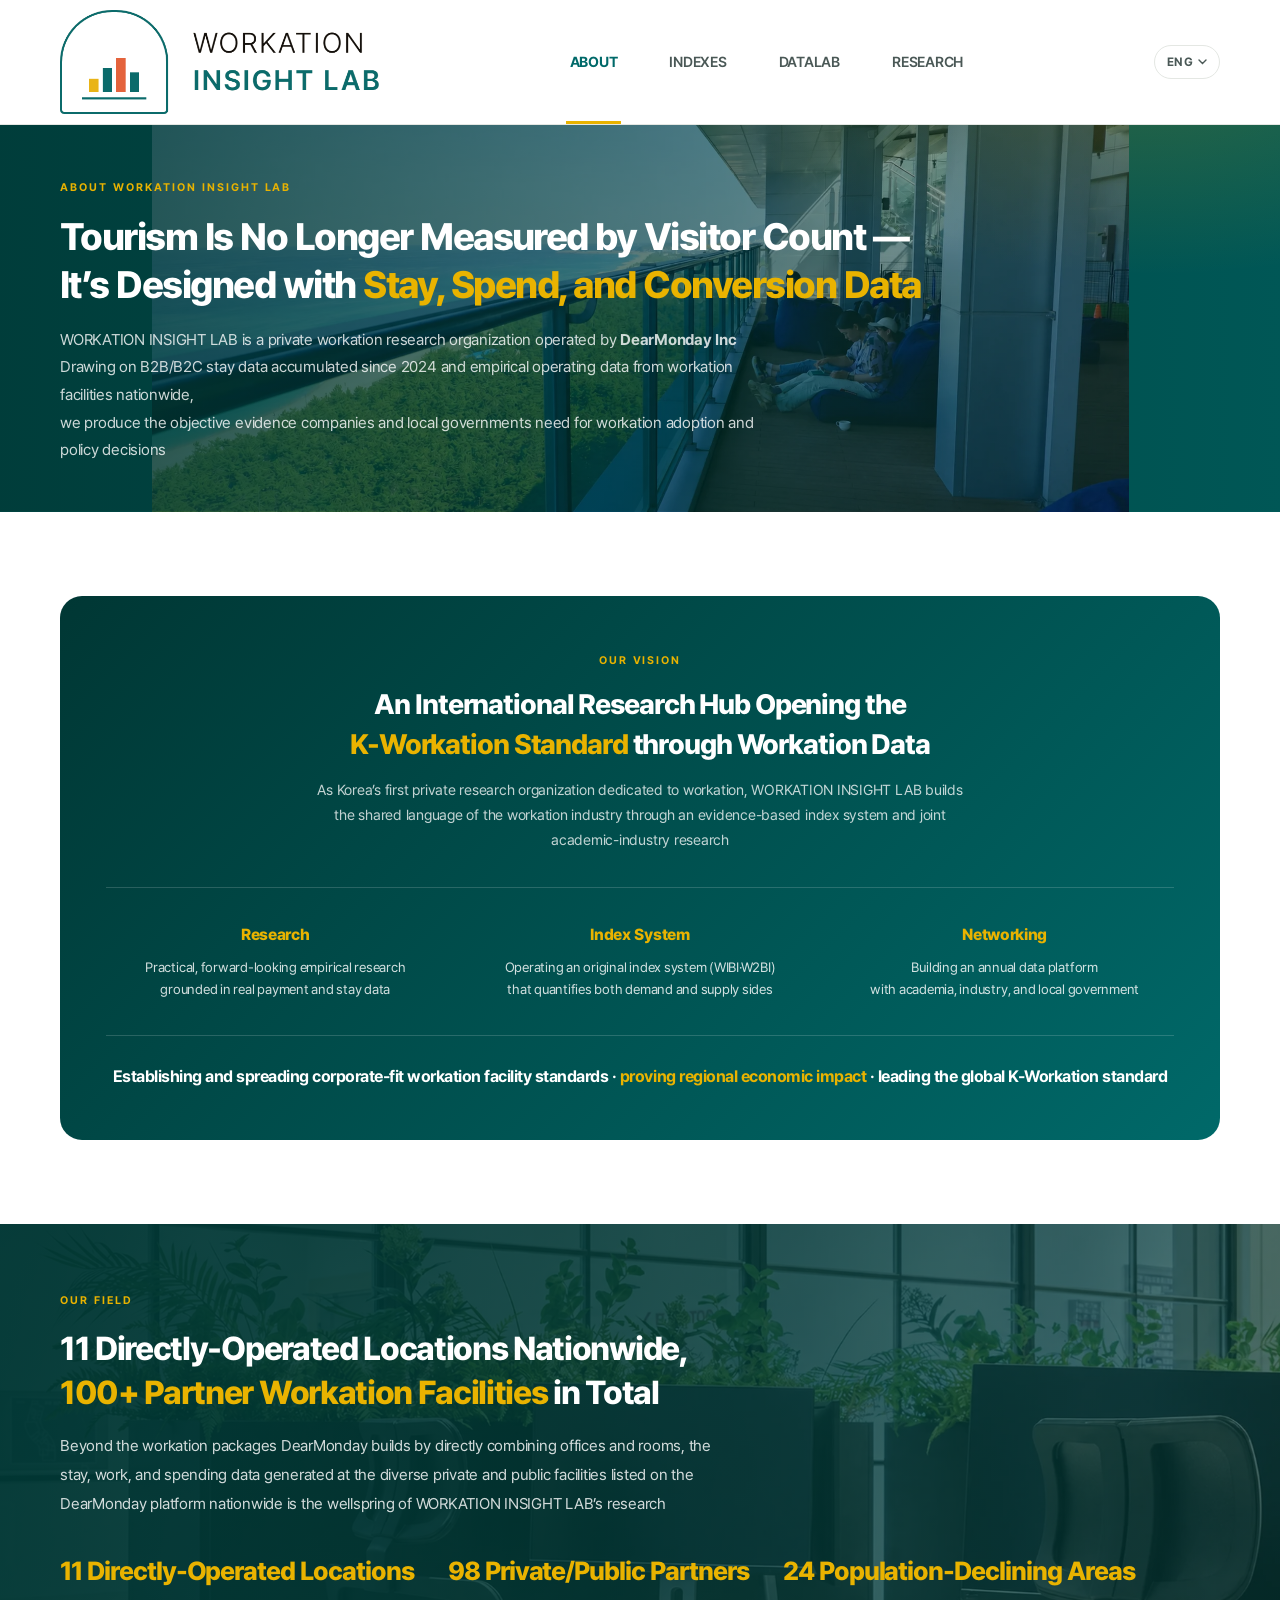
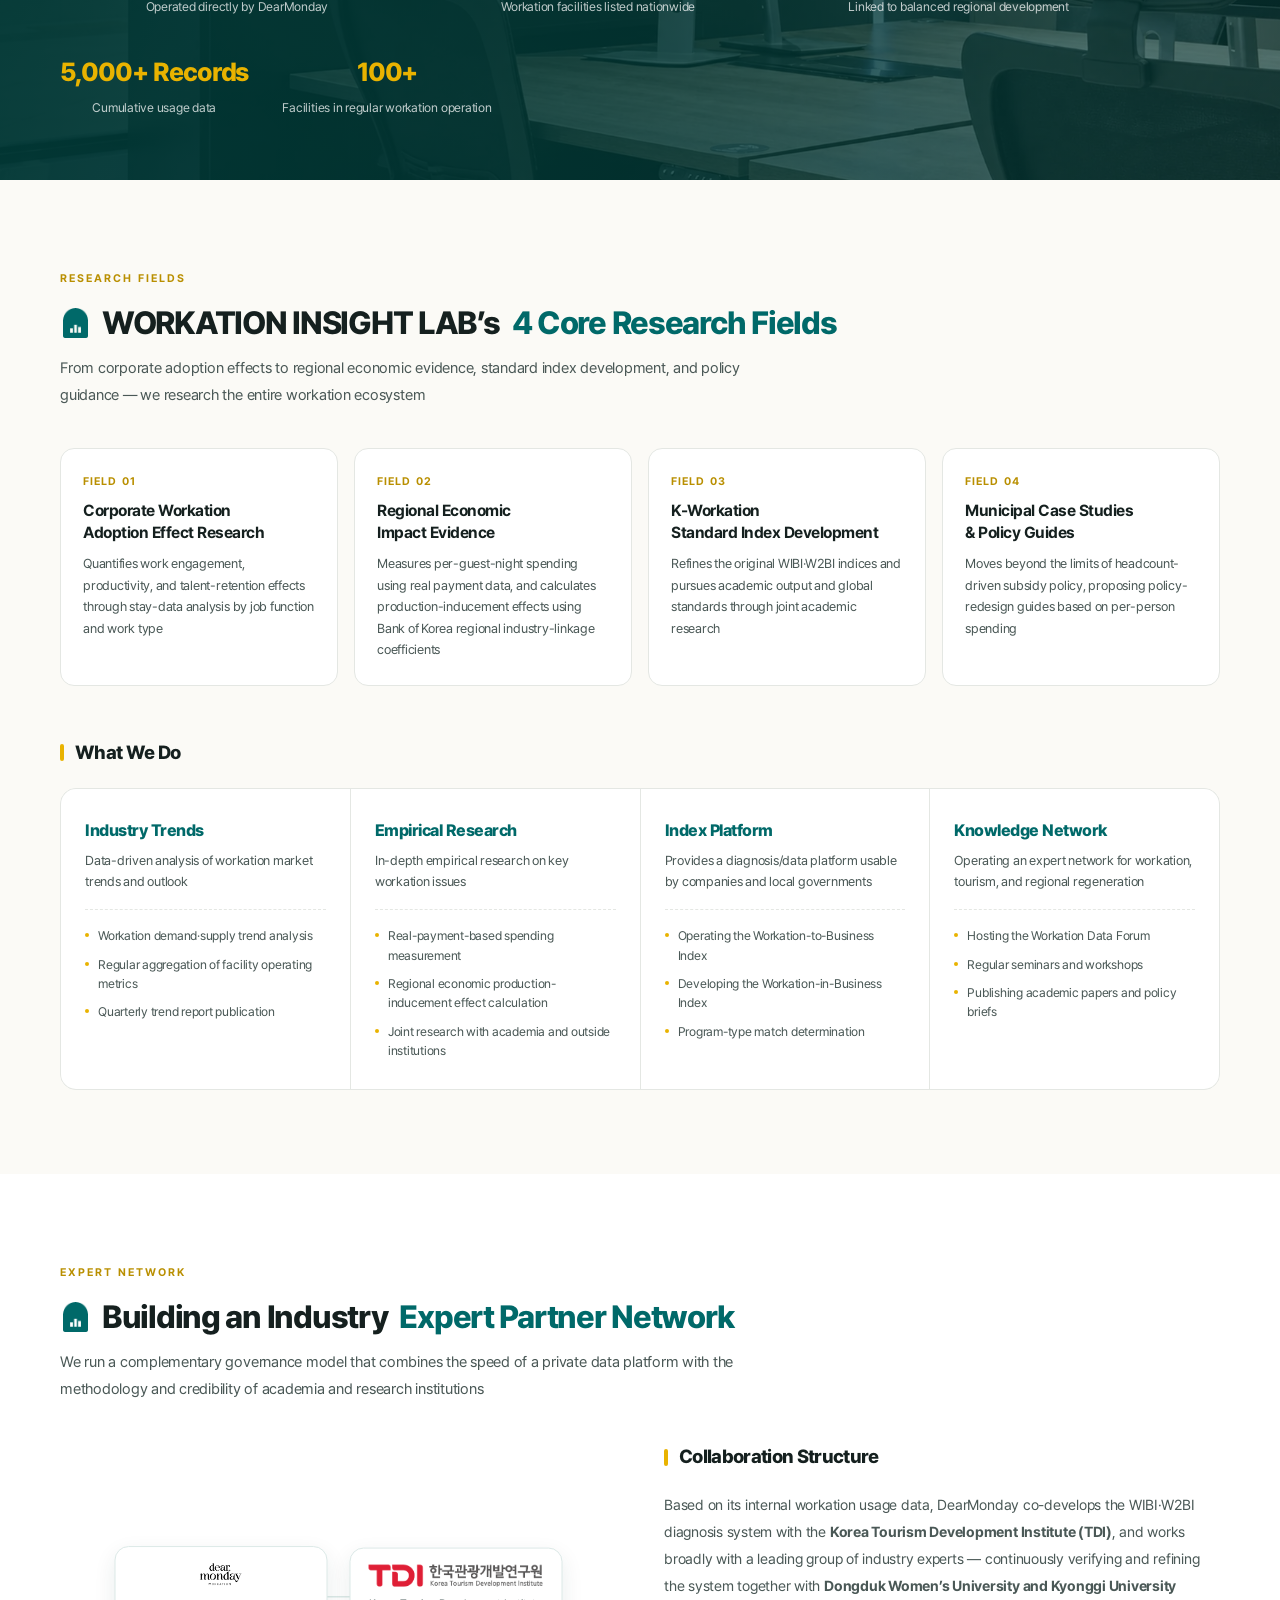
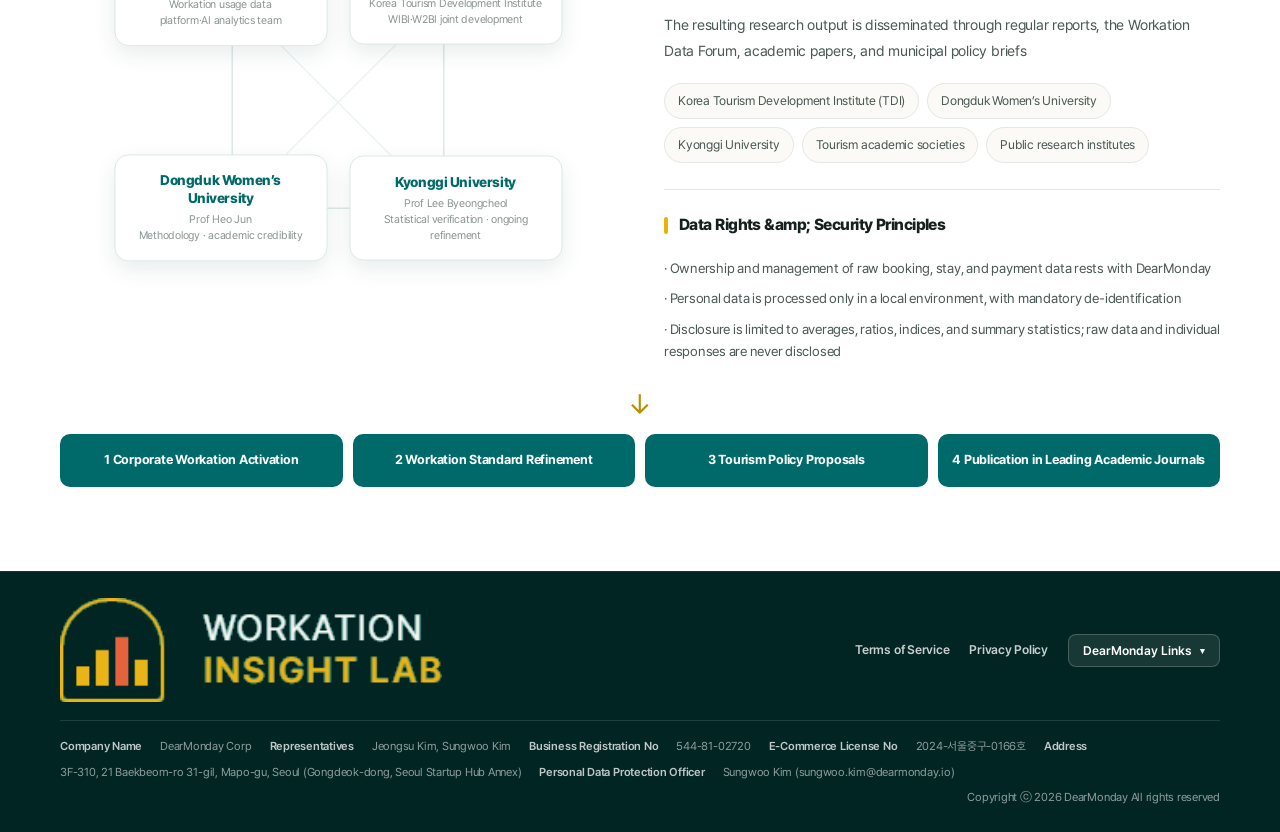
==== about.html @ f90f6c47 "Tightly crop logo images to remove excess transparent padding (fixes footer left-alignment) Co-Autho" ====
<!DOCTYPE html>
<html lang="ko">
<head>
<meta charset="UTF-8">
<meta name="viewport" content="width=device-width, initial-scale=1.0">
<title>WORKATION INSIGHT LAB 소개 | DearMonday</title>
<meta name="description" content="WORKATION INSIGHT LAB의 비전, 4대 연구 분야, 업계 전문가 협력 네트워크를 소개합니다">
<meta name="robots" content="noindex, nofollow">
<link rel="icon" href="assets/dear monday-07.png">
<link rel="stylesheet" href="assets/wil.css?v=202607311615">
</head>
<body class="page-about">

<div id="wilHeader"></div>

<section class="phead">
  <div class="container">
    <span class="eyebrow">ABOUT WORKATION INSIGHT LAB</span>
    <h1 data-i18n-html="about.h1">관광은 이제 방문자 수가 아니라<br><em>체류 · 소비 · 전환의 데이터</em>로 설계됩니다</h1>
    <p data-i18n-html="about.p">
      WORKATION INSIGHT LAB은 <b>주식회사 디어먼데이</b>가 운영하는 워케이션 전문 민간 연구 조직입니다<br>
      2024년부터 축적한 B2B·B2C 체류 데이터와 전국 워케이션 시설의 실증 운영 데이터를 집대성하여<br>
      기업의 워케이션 도입 의사결정과 지자체 정책 설계에 필요한 객관적 근거를 생산합니다.
    </p>
  </div>
</section>

<!-- ══════════ Our Vision ══════════ -->
<section class="section tint" id="vision">
  <div class="container">
    <div class="vision">
      <div class="vision-top">
        <span class="eyebrow">Our Vision</span>
        <h3 data-i18n-html="about.vision.h3">워케이션 데이터로 여는<br><em>K-Workation 표준의 국제적 연구 허브</em></h3>
        <p data-i18n="about.vision.p">WIL은 국내 최초의 워케이션 전문 민간 연구 조직으로서, 실증 데이터에 기반한 지수 체계와
           산학 공동 연구를 통해 워케이션 산업의 공용어를 만듭니다.</p>
      </div>
      <div class="axis">
        <div class="axis-item"><b data-i18n="about.axis1.b">Research</b><span data-i18n-html="about.axis1.span">실결제·체류 데이터에 기반한<br>실용적·선제적 실증 연구 수행</span></div>
        <div class="axis-item"><b data-i18n="about.axis2.b">Index System</b><span data-i18n-html="about.axis2.span">수요자·공급자 양면을 정량화하는<br>독자 지수 체계(WIBI·W2BI) 운영</span></div>
        <div class="axis-item"><b data-i18n="about.axis3.b">Networking</b><span data-i18n-html="about.axis3.span">학계·업계·지자체가 함께 참여하는<br>연간 정례 데이터 플랫폼 구축</span></div>
      </div>
      <div class="vision-goal" data-i18n-html="about.vision.goal">기업 워케이션 적합 시설 기준 확립 및 도입 확산 · <em>지역 경제 파급 효과 실증</em> · K-Workation 글로벌 표준 선도</div>
    </div>
  </div>
</section>

<!-- ══════════ Our Field ══════════ -->
<section class="band">
  <img id="band1" alt="DearMonday 워케이션 시설">
  <div class="container">
    <span class="eyebrow">Our Field</span>
    <h2 data-i18n-html="about.field.h2">전국 11개 직영점,<br><em>총 100개 이상의 파트너 워케이션 시설</em></h2>
    <p data-i18n="about.field.p">
      디어먼데이가 직접 구축한 오피스와 객실을 결합한 워케이션 패키지뿐 아니라,
      디어먼데이 플랫폼에 입점한 전국의 다양한 민·관 시설에서 발생하는
      체류·업무·소비 데이터가 WORKATION INSIGHT LAB 연구의 원천입니다
    </p>
    <div class="band-stats">
      <div><b data-i18n="about.stat1.b">직영 11개소</b><span data-i18n="about.stat1.span">DearMonday 직접 운영</span></div>
      <div><b data-i18n="about.stat2.b">민/관 파트너 98개소</b><span data-i18n="about.stat2.span">전국 입점 워케이션 시설</span></div>
      <div><b data-i18n="about.stat3.b">인구 감소 지역 24개소</b><span data-i18n="about.stat3.span">지역 균형 발전 연계</span></div>
      <div><b data-i18n="about.stat4.b">5,000건+</b><span data-i18n="about.stat4.span">누적 이용 데이터</span></div>
      <div><b data-i18n="about.stat5.b">100개+</b><span data-i18n="about.stat5.span">워케이션 정기 운영</span></div>
    </div>
  </div>
</section>

<!-- ══════════ 4대 연구 분야 ══════════ -->
<section class="section" id="fields">
  <div class="container">
    <div class="sec-head">
      <span class="eyebrow">Research Fields</span>
      <h2 style="margin-top:14px" data-i18n-html="about.fields.h2">WIL의 <em>4대 핵심 연구 분야</em></h2>
      <p data-i18n="about.fields.p">기업의 도입 효과부터 지역 경제 실증, 표준 지수 개발, 정책 가이드까지
         워케이션 생태계 전 과정을 연구 대상으로 합니다.</p>
    </div>
    <div class="fields">
      <div class="field">
        <b>FIELD 01</b>
        <h4 data-i18n-html="about.field1.h4">기업의 워케이션<br>도입 효과 연구</h4>
        <p data-i18n="about.field1.p">직군·업무 유형별 체류 데이터 분석으로 업무 몰입도, 생산성, 인재 유지 효과를 정량 제시합니다.</p>
      </div>
      <div class="field">
        <b>FIELD 02</b>
        <h4 data-i18n-html="about.field2.h4">지역 경제<br>파급 효과 실증</h4>
        <p data-i18n="about.field2.p">실결제 데이터로 1인 1박당 소비지출을 측정하고, 한국은행 지역산업연관계수로 생산유발효과를 산출합니다.</p>
      </div>
      <div class="field">
        <b>FIELD 03</b>
        <h4 data-i18n-html="about.field3.h4">K-Workation<br>표준 지수 개발</h4>
        <p data-i18n="about.field3.p">독자 지수 WIBI·W2BI를 고도화하고 학계 공동 연구를 통해 학술 성과와 글로벌 표준을 지향합니다.</p>
      </div>
      <div class="field">
        <b>FIELD 04</b>
        <h4 data-i18n-html="about.field4.h4">지자체 사례 분석<br>&amp; 정책 가이드</h4>
        <p data-i18n="about.field4.p">인원 모객 중심 지원금 정책의 한계를 넘어, 1인당 소비지출 기반의 정책 개편 가이드를 제안합니다.</p>
      </div>
    </div>

    <div style="margin-top:52px">
      <h3 class="sub-h" data-i18n="about.whatwedo">우리가 하는 일</h3>
      <div class="works">
        <div class="work">
          <h4 data-i18n="about.work1.h4">산업 동향</h4><p data-i18n="about.work1.p">데이터 기반 워케이션 시장 동향 및 전망 분석</p>
          <ul><li data-i18n="about.work1.li1">워케이션 수요·공급 트렌드 분석</li><li data-i18n="about.work1.li2">시설 운영 지표 정기 집계</li><li data-i18n="about.work1.li3">분기 동향 리포트 발행</li></ul>
        </div>
        <div class="work">
          <h4 data-i18n="about.work2.h4">실증 연구</h4><p data-i18n="about.work2.p">워케이션 주요 이슈에 관한 심화 실증 연구</p>
          <ul><li data-i18n="about.work2.li1">실결제 기반 소비지출 실측</li><li data-i18n="about.work2.li2">지역 경제 생산유발효과 산출</li><li data-i18n="about.work2.li3">학계·외부기관 공동 연구</li></ul>
        </div>
        <div class="work">
          <h4 data-i18n="about.work3.h4">지수 플랫폼</h4><p data-i18n="about.work3.p">기업·지자체가 활용 가능한 진단·데이터 플랫폼 제공</p>
          <ul><li data-i18n="about.work3.li1">워케이션 시설의 기업 요구사항 만족 지수 운영</li><li data-i18n="about.work3.li2">기업의 워케이션 도입 가능성 지수 개발</li><li data-i18n="about.work3.li3">프로그램 유형별 매칭 판정</li></ul>
        </div>
        <div class="work">
          <h4 data-i18n="about.work4.h4">지식 네트워크</h4><p data-i18n="about.work4.p">워케이션·관광·지역재생 전문가 네트워크 운영</p>
          <ul><li data-i18n="about.work4.li1">워케이션 데이터 포럼 개최</li><li data-i18n="about.work4.li2">정기 세미나 및 워크샵</li><li data-i18n="about.work4.li3">학술 논문 및 정책 브리프 발표</li></ul>
        </div>
      </div>
    </div>
  </div>
</section>

<!-- ══════════ 협력 네트워크 (4각 동등 배치) ══════════ -->
<section class="section tint" id="network">
  <div class="container">
    <div class="sec-head">
      <span class="eyebrow">Expert Network</span>
      <h2 style="margin-top:14px" data-i18n-html="about.network.h2">업계 전문가 <em>협력 네트워크 구축</em></h2>
      <p data-i18n="about.network.p">민간 데이터 플랫폼의 속도와 학계·연구기관의 방법론·공신력을 결합한 상호보완적 거버넌스를 운영합니다.</p>
    </div>

    <div class="net-wrap">
      <div class="quad" id="quadDiagram">
        <svg viewBox="0 0 400 400" aria-hidden="true">
          <line x1="100" y1="100" x2="300" y2="100" stroke="#DCE9E7" stroke-width="1.5"/>
          <line x1="300" y1="100" x2="300" y2="300" stroke="#DCE9E7" stroke-width="1.5"/>
          <line x1="300" y1="300" x2="100" y2="300" stroke="#DCE9E7" stroke-width="1.5"/>
          <line x1="100" y1="300" x2="100" y2="100" stroke="#DCE9E7" stroke-width="1.5"/>
          <line x1="100" y1="100" x2="300" y2="300" stroke="#EDF4F3" stroke-width="1.5"/>
          <line x1="300" y1="100" x2="100" y2="300" stroke="#EDF4F3" stroke-width="1.5"/>
        </svg>
        <div class="qn" style="left:25%;top:25%">
          <div class="bx"><img src="assets/dear monday-04.png" alt="DearMonday"><span data-i18n-html="about.net.dm">워케이션 이용 데이터<br>플랫폼·AI 분석 조직</span></div>
        </div>
        <div class="qn" style="left:75%;top:25%">
          <div class="bx"><img src="assets/tdi-logo.png" alt="한국관광개발연구원 TDI"><span style="margin-top:2px" data-i18n-html="about.net.tdi">한국관광개발연구원<br>WIBI·W2BI 공동 개발</span></div>
        </div>
        <div class="qn" style="left:25%;top:75%">
          <div class="bx"><b data-i18n="about.net.dongduk">동덕여자대학교</b><span data-i18n-html="about.net.dongduk.role">허준 교수<br>방법론 · 학술 공신력</span></div>
        </div>
        <div class="qn" style="left:75%;top:75%">
          <div class="bx"><b data-i18n="about.net.kyonggi">경기대학교</b><span data-i18n-html="about.net.kyonggi.role">이병철 교수<br>통계 검증 · 지속 고도화</span></div>
        </div>
      </div>

      <div>
        <h3 class="sub-h" data-i18n="about.net.structure">협력 구조</h3>
        <p style="font-size:14.5px;color:var(--body);line-height:1.85" data-i18n-html="about.net.p1">
          DearMonday는 내부 워케이션 이용에 대한 데이터를 기반으로 <b>한국관광개발연구원(TDI)</b>과
          WIBI·W2BI 진단 체계를 공동 개발하고, <b>동덕여자대학교·경기대학교</b>와 함께 지속적인 검증 및
          고도화를 진행하는 등 업계 최고 전문가 집단과 넓게 협업하고 있습니다.
        </p>
        <p style="font-size:14.5px;color:var(--body);line-height:1.85;margin-top:12px" data-i18n="about.net.p2">
          이를 통한 연구 성과는 정기 리포트, 워케이션 데이터 포럼, 학술 논문, 지자체 정책 브리프로 확산됩니다.
        </p>
        <div class="netlist">
          <span data-i18n="about.net.tdi.full">한국관광개발연구원 (TDI)</span><span data-i18n="about.net.dongduk">동덕여자대학교</span><span data-i18n="about.net.kyonggi">경기대학교</span>
          <span data-i18n="about.net.assoc">관광 학회</span><span data-i18n="about.net.public">공공 연구기관</span>
        </div>
        <div style="margin-top:26px;padding-top:22px;border-top:1px solid var(--line)">
          <h3 class="sub-h" style="font-size:16px" data-i18n="about.net.dataTitle">데이터 권리 및 보안 원칙</h3>
          <ul style="display:grid;gap:9px">
            <li style="font-size:13.5px;color:var(--body);line-height:1.6" data-i18n="about.net.data1">· 예약·체류·결제 원자료의 소유 및 관리 권한은 DearMonday에 둡니다.</li>
            <li style="font-size:13.5px;color:var(--body);line-height:1.6" data-i18n="about.net.data2">· 개인정보는 로컬 환경에서만 처리하며 비식별화를 필수 적용합니다.</li>
            <li style="font-size:13.5px;color:var(--body);line-height:1.6" data-i18n="about.net.data3">· 공개 범위는 평균값·비율·지수·요약 통계로 한정하며, 원자료와 개인 응답은 비공개입니다.</li>
          </ul>
        </div>
      </div>
    </div>
    <div class="network-arrow" aria-hidden="true">↓</div>
    <div class="network-outcomes">
      <div data-i18n="about.net.out1">1. 기업 워케이션 활성화</div><div data-i18n="about.net.out2">2. 워케이션 표준 고도화</div>
      <div data-i18n="about.net.out3">3. 관광 정책 수립 제안</div><div data-i18n="about.net.out4">4. 세계적 학술지 논문 등재</div>
    </div>
  </div>
</section>

<div id="wilFooter"></div>
<div id="wilModal"></div>

<script src="assets/wil.js?v=202607311615"></script>
<script>
  mountHeader('about');
  mountFooter();
  mountSelfModal();
  document.getElementById('band1').src = BRANCHES[0].img;
</script>
</body>
</html>
---- assets/wil.css ----
/* ═══════════════════════════════════════════════════════════
   WIL — Workation Insight Lab | 공통 스타일
   브랜드 컬러: DearMonday 공식 로고 PNG 픽셀 추출값
   teal #006969 (워드마크) · #086B77 (아치) · gold #E9B300 (모노그램)
   ═══════════════════════════════════════════════════════════ */
@font-face{font-family:'Pretendard';src:url('fonts/Pretendard-Regular.otf') format('opentype');font-weight:400;font-display:swap}
@font-face{font-family:'Pretendard';src:url('fonts/Pretendard-Medium.otf') format('opentype');font-weight:500;font-display:swap}
@font-face{font-family:'Pretendard';src:url('fonts/Pretendard-SemiBold.otf') format('opentype');font-weight:600;font-display:swap}
@font-face{font-family:'Pretendard';src:url('fonts/Pretendard-Bold.otf') format('opentype');font-weight:700;font-display:swap}
@font-face{font-family:'Pretendard';src:url('fonts/Pretendard-ExtraBold.otf') format('opentype');font-weight:800;font-display:swap}

:root{
  --teal:#006969; --teal-deep:#00514F; --teal-ink:#003734; --teal-arch:#086B77;
  --teal-50:#EDF4F3; --teal-100:#DCE9E7;
  --gold:#E9B300; --gold-deep:#B98F00; --gold-50:#FDF5DF;
  --ink:#15201F; --body:#4A5856; --mute:#8A9694;
  --paper:#FBFAF6; --white:#fff; --line:#E4E7E3;
  --max:1240px;
}
*{margin:0;padding:0;box-sizing:border-box}
html{scroll-behavior:smooth;scroll-padding-top:146px}
body{font-family:'Pretendard',-apple-system,'Malgun Gothic',sans-serif;background:var(--paper);color:var(--ink);
     line-height:1.6;-webkit-font-smoothing:antialiased;letter-spacing:-.015em;word-break:keep-all;overflow-wrap:break-word}
/* word-break:keep-all은 한국어 전용 타이포그래피 최적화(음절 단위 유지)라서
   일본어·중국어에는 오히려 줄바꿈 지점이 없어져 넘침을 유발한다.
   :lang(ko)에서만 keep-all을 쓰고, 그 외 언어는 표준 break-word로 되돌린다 */
html:not([lang="ko"]) body{word-break:normal;overflow-wrap:break-word}
a{text-decoration:none;color:inherit}
li{list-style:none}
img{max-width:100%;display:block}
.container{max-width:var(--max);margin:0 auto;padding:0 40px}
.eyebrow{font-size:11px;font-weight:700;letter-spacing:.18em;text-transform:uppercase;color:var(--gold-deep)}

/* ═══════════ HEADER — 화이트 ═══════════ */
header{position:sticky;top:0;z-index:200;background:var(--white);border-bottom:1px solid var(--line)}
.hbar{max-width:var(--max);margin:0 auto;padding:0 40px;height:124px;display:flex;align-items:center;justify-content:space-between}
.brand{display:flex;align-items:center;gap:12px}.brand-mark{height:29px;width:auto}.brand-div{width:1px;height:34px;background:var(--gold)}
.brand-mark-full{height:104px;width:auto;display:block}
.brand-lab{display:flex;flex-direction:column;line-height:1;white-space:nowrap}.brand-lab b{font-size:9px;letter-spacing:.18em;color:var(--gold-deep);margin-bottom:5px}.brand-lab span{font-size:15px;font-weight:900;letter-spacing:.04em;color:var(--teal)}.footer-lab span{color:#fff}.footer-lab b{color:var(--gold)}
.nav{display:flex;align-items:stretch;height:124px}
.nav>a{display:flex;flex-direction:column;justify-content:center;align-items:center;padding:0 26px;
       font-size:14.5px;font-weight:600;color:var(--body);line-height:1.24;text-align:center;position:relative;transition:color .18s}
.nav>a::after{content:'';position:absolute;left:22px;right:22px;bottom:0;height:3px;background:var(--gold);
              transform:scaleX(0);transition:transform .24s}
.nav>a:hover{color:var(--teal)}
.nav>a.on{color:var(--teal);font-weight:700}
.nav>a:hover::after,.nav>a.on::after{transform:scaleX(1)}
.hact{display:flex;align-items:center;gap:12px}
.btn-sub{background:var(--gold);color:var(--teal-ink);font-size:13px;font-weight:700;padding:10px 20px;
         border-radius:999px;transition:transform .18s,box-shadow .18s;white-space:nowrap;border:0;cursor:pointer;font-family:inherit}
.btn-sub:hover{transform:translateY(-1px);box-shadow:0 6px 18px rgba(233,179,0,.34)}
.langsel{position:relative}
.lang-btn{display:flex;align-items:center;gap:5px;background:none;border:1px solid var(--line);color:var(--body);
          font-size:12px;font-weight:700;letter-spacing:.03em;padding:9px 12px;border-radius:999px;cursor:pointer;
          font-family:inherit;transition:border-color .18s,color .18s}
.lang-btn:hover{border-color:var(--teal);color:var(--teal)}
.lang-caret{flex:none;transition:transform .18s}
.langsel.open .lang-caret{transform:rotate(180deg)}
.lang-menu{display:none;position:absolute;top:calc(100% + 8px);right:0;background:#fff;border:1px solid var(--line);
           border-radius:12px;box-shadow:0 14px 28px rgba(0,55,52,.12);padding:6px;min-width:118px;z-index:220}
.langsel.open .lang-menu{display:block}
.lang-menu li button{display:block;width:100%;text-align:left;background:none;border:0;padding:9px 12px;
                      font-size:13px;color:var(--body);border-radius:8px;cursor:pointer;font-family:inherit;transition:.14s}
.lang-menu li button:hover{background:var(--teal-50);color:var(--teal)}
.lang-menu li button.on{color:var(--teal);font-weight:700}
.burger{display:none;background:none;border:0;color:var(--ink);font-size:22px;cursor:pointer;padding:4px 6px}
.mega{display:none;background:var(--white);border-top:1px solid var(--line);box-shadow:0 12px 28px rgba(0,55,52,.07)}
header:hover .mega,.mega:hover{display:block}
.mega-in{max-width:var(--max);margin:0 auto;padding:22px 40px 26px;display:grid;grid-template-columns:repeat(4,1fr);gap:32px}
.mega h6{font-size:10.5px;font-weight:700;letter-spacing:.14em;color:var(--gold-deep);margin-bottom:12px}
.mega ul{display:grid;gap:9px}
.mega a{font-size:13.5px;color:var(--body);transition:color .16s;cursor:pointer}
.mega a:hover{color:var(--teal)}
.mega a::before{content:'· ';color:var(--mute)}

/* ═══════════ HERO ═══════════ */
.hero{background:var(--teal);position:relative;overflow:hidden;padding:0 0 74px}
.photo-mountain .hero{background-image:linear-gradient(90deg,rgba(0,55,52,.9),rgba(0,81,79,.62) 58%,rgba(0,55,52,.22)),url('hero-landing-workation.svg');background-size:cover;background-position:center 62%}
.hero::before{content:'';position:absolute;inset:0;background:
  radial-gradient(900px 460px at 88% -10%,rgba(233,179,0,.17),transparent 62%),
  radial-gradient(680px 420px at 2% 106%,rgba(8,107,119,.6),transparent 60%)}
.hero .container{position:relative;z-index:2}
.hero-grid{display:grid;grid-template-columns:1fr 400px;gap:52px;align-items:end;padding-top:58px}
.hero-copy .eyebrow{color:var(--gold);display:block;margin-bottom:18px}
.hero-copy h1{font-size:48px;line-height:1.22;font-weight:800;color:#fff;letter-spacing:-.04em}
.hero-copy h1 em{font-style:normal;color:var(--gold)}
.hero-copy h1.oneline{white-space:nowrap;font-size:clamp(20px,3.6vw,48px)}
.hero-copy p{margin-top:22px;font-size:16px;color:rgba(255,255,255,.82);max-width:600px;line-height:1.8}
.hero-act{display:flex;gap:12px;margin-top:30px;flex-wrap:wrap}
.btn-line{display:inline-flex;align-items:center;gap:8px;border:1px solid rgba(255,255,255,.42);color:#fff;
          font-size:14px;font-weight:600;padding:13px 24px;border-radius:999px;transition:.2s;cursor:pointer;background:none;font-family:inherit}
.btn-line:hover{background:#fff;color:var(--teal);border-color:#fff}
.btn-fill{display:inline-flex;align-items:center;gap:8px;background:var(--gold);color:var(--teal-ink);
          font-size:14px;font-weight:700;padding:13px 26px;border-radius:999px;transition:.2s;cursor:pointer;border:0;font-family:inherit}
.btn-fill:hover{background:#fff}
.showcase{border-radius:20px;overflow:hidden;background:var(--teal-ink);position:relative;
          box-shadow:0 26px 60px rgba(0,0,0,.34);aspect-ratio:4/3.3}
.showcase figure{position:absolute;inset:0;opacity:0;transition:opacity .9s ease}
.showcase figure.on{opacity:1}
.showcase img{width:100%;height:100%;object-fit:cover}
.showcase figure::after{content:'';position:absolute;inset:0;
  background:linear-gradient(to top,rgba(0,55,52,.94),rgba(0,55,52,.32) 46%,transparent 74%)}
.showcase figcaption{position:absolute;left:24px;right:24px;bottom:22px;z-index:2}
.sc-tag{display:inline-block;font-size:10px;font-weight:700;letter-spacing:.13em;color:var(--teal-ink);
        background:var(--gold);padding:4px 10px;border-radius:4px;margin-bottom:9px}
.sc-name{font-size:17px;font-weight:700;color:#fff;letter-spacing:-.025em}
.sc-meta{font-size:12.5px;color:rgba(255,255,255,.74);margin-top:3px}
.sc-dots{position:absolute;right:20px;top:20px;z-index:3;display:flex;flex-direction:column;gap:7px}
.sc-dots i{width:6px;height:6px;border-radius:50%;background:rgba(255,255,255,.34);cursor:pointer;transition:.25s}
.sc-dots i.on{background:var(--gold);height:18px;border-radius:3px}
.metrics{position:relative;z-index:2;margin-top:48px}
.metrics-in{display:grid;grid-template-columns:repeat(4,1fr);gap:1px;background:rgba(255,255,255,.16);
            border:1px solid rgba(255,255,255,.16);border-radius:14px;overflow:hidden}
.metric{background:rgba(0,55,52,.5);padding:22px 24px}
.metric b{display:block;font-size:29px;color:var(--gold);line-height:1;font-weight:800;letter-spacing:-.04em}
.metric span{display:block;margin-top:9px;font-size:12.5px;color:rgba(255,255,255,.76);line-height:1.5}

/* ═══════════ 페이지 헤드 (하위 페이지) ═══════════ */
/* 하위 페이지(About/Indexes/DataLab/Research) 상단 배너 — 콘텐츠 길이가 달라도
   min-height + flex 중앙 정렬로 4개 페이지의 배너 높이를 동일하게 통일한다 */
.phead{background-color:var(--teal);background-image:linear-gradient(90deg,rgba(0,55,52,.94),rgba(0,81,79,.72) 58%,rgba(0,55,52,.36)),url('phead-mountain-office.png');background-size:auto 100%;background-repeat:no-repeat;background-position:center;position:relative;overflow:hidden;padding:48px 0;
       min-height:340px;box-sizing:border-box;display:flex;align-items:center}
.photo-ocean .phead{background-image:linear-gradient(90deg,rgba(0,55,52,.94),rgba(0,81,79,.7) 58%,rgba(0,55,52,.32)),url('phead-ocean-office.png')}
.page-about .phead{background-image:linear-gradient(90deg,rgba(0,55,52,.88),rgba(0,55,52,.36)),url('hero-about-clean.webp')}.page-indexes .phead,.page-w2bi .phead{background-image:linear-gradient(90deg,rgba(0,55,52,.9),rgba(0,55,52,.3)),url('hero-indexes-clean-v3.png')}.page-datalab .phead,.page-wibi .phead{background-image:linear-gradient(90deg,rgba(0,55,52,.88),rgba(0,55,52,.3)),url('hero-datalab-v2.webp')}.page-research .phead,.page-market .phead{background-image:linear-gradient(90deg,rgba(0,55,52,.88),rgba(0,55,52,.25)),url('hero-research-clean-v3.png')}
.phead::before{content:'';position:absolute;inset:0;background:radial-gradient(760px 380px at 90% -20%,rgba(233,179,0,.2),transparent 60%)}
/* .phead가 수직 중앙 정렬을 위해 flex 컨테이너가 되면서, 자식인 .container가
   flex item으로서 auto-margin에 의해 가운데로 좁게 정렬되는 문제가 생긴다
   (block 자식은 기본 폭 100%를 가정하지만 flex item은 content-fit이 기본값).
   width:100%로 고정해 아래 섹션들과 동일한 왼쪽 시작점을 유지한다 */
.phead .container{position:relative;z-index:2;width:100%}
.phead .eyebrow{color:var(--gold)}
.phead h1{margin-top:14px;font-size:38px;font-weight:800;color:#fff;letter-spacing:-.04em;line-height:1.28}
.phead h1 em{font-style:normal;color:var(--gold)}
.phead p{margin-top:16px;font-size:15.5px;color:rgba(255,255,255,.8);max-width:720px;line-height:1.78}

/* ═══════════ SECTION ═══════════ */
.section{padding:84px 0}
.section.tint{background:var(--white)}
.section.deep{background:var(--teal-ink)}
.sec-head{margin-bottom:40px}
.sec-head h2{font-size:32px;font-weight:800;letter-spacing:-.04em;line-height:1.26;display:flex;align-items:center;gap:12px}
.sec-head h2::before{content:"";flex:none;width:30px;height:30px;background:url(wil-icon-teal.png) no-repeat center/contain}
.sec-head h2 em{font-style:normal;color:var(--teal)}
.sec-head p{margin-top:12px;font-size:15px;color:var(--body);max-width:700px;line-height:1.75}
.deep .sec-head h2{color:#fff} .deep .sec-head h2 em{color:var(--gold)}
.deep .sec-head p{color:rgba(255,255,255,.72)}
.sub-h{font-size:19px;font-weight:800;letter-spacing:-.035em;margin-bottom:20px;display:flex;align-items:center;gap:11px}
.sub-h::before{content:'';width:4px;height:17px;background:var(--gold);border-radius:2px}

/* ═══════════ 사진 배너 ═══════════ */
.band{position:relative;min-height:420px;display:flex;align-items:center;overflow:hidden;background:var(--teal-ink)}
.band>img{position:absolute;inset:0;width:100%;height:100%;object-fit:cover;opacity:.5}
.band::after{content:'';position:absolute;inset:0;
  background:linear-gradient(100deg,rgba(0,55,52,.93) 0%,rgba(0,55,52,.7) 46%,rgba(0,55,52,.28) 100%)}
.band .container{position:relative;z-index:2;padding-top:62px;padding-bottom:62px}
.band .eyebrow{color:var(--gold)}
.band h2{margin-top:16px;font-size:33px;font-weight:800;color:#fff;letter-spacing:-.04em;line-height:1.32}
.band h2 em{font-style:normal;color:var(--gold)}
.band p{margin-top:18px;font-size:15.5px;color:rgba(255,255,255,.82);max-width:660px;line-height:1.85}
.band-stats{display:flex;gap:34px;margin-top:32px;flex-wrap:wrap}
.band-stats div b{display:block;font-size:26px;font-weight:800;color:var(--gold);letter-spacing:-.04em}
.band-stats div{text-align:center}
.band-stats div span{display:block;margin-top:5px;font-size:12.5px;color:rgba(255,255,255,.74);text-align:center}

/* ═══════════ 비전 ═══════════ */
.vision{background:linear-gradient(135deg,var(--teal-ink),var(--teal));border-radius:22px;padding:50px 46px;color:#fff}
.vision-top{text-align:center;padding-bottom:34px;border-bottom:1px solid rgba(255,255,255,.16)}
.vision-top .eyebrow{color:var(--gold)}
.vision-top h3{margin-top:14px;font-size:28px;font-weight:800;line-height:1.4;letter-spacing:-.04em}
.vision-top h3 em{font-style:normal;color:var(--gold)}
.vision-top p{margin-top:14px;font-size:14.5px;color:rgba(255,255,255,.76);max-width:660px;margin-inline:auto;line-height:1.72}
.axis{display:grid;grid-template-columns:repeat(3,1fr);gap:26px;margin:34px 0}
.axis-item{text-align:center;padding:0 12px}
.axis-item b{display:block;font-size:16px;font-weight:800;color:var(--gold);letter-spacing:-.02em}
.axis-item span{display:block;margin-top:9px;font-size:13.5px;color:rgba(255,255,255,.82);line-height:1.65}
.vision-goal{text-align:center;padding-top:26px;border-top:1px solid rgba(255,255,255,.16);
             font-size:16.5px;font-weight:700;letter-spacing:-.03em;line-height:1.7}
.vision-goal em{font-style:normal;color:var(--gold)}

/* ═══════════ 연구 분야 / 하는 일 ═══════════ */
.fields{display:grid;grid-template-columns:repeat(4,1fr);gap:16px}
.field{background:var(--white);border:1px solid var(--line);border-radius:14px;padding:24px 22px;transition:.22s}
.field:hover{border-color:var(--teal);transform:translateY(-4px);box-shadow:0 14px 32px rgba(0,55,52,.09)}
.field b{display:block;font-size:11px;font-weight:700;letter-spacing:.1em;color:var(--gold-deep)}
.field h4{margin-top:9px;font-size:16px;font-weight:700;letter-spacing:-.03em;line-height:1.4}
.field p{margin-top:9px;font-size:13px;color:var(--body);line-height:1.65}
.works{display:grid;grid-template-columns:repeat(4,1fr);gap:1px;background:var(--line);border:1px solid var(--line);border-radius:16px;overflow:hidden}
.work{background:var(--white);padding:28px 24px}
.work h4{font-size:16.5px;font-weight:800;letter-spacing:-.03em;color:var(--teal)}
.work>p{margin-top:8px;font-size:13px;color:var(--body);line-height:1.6;min-height:42px}
.work ul{margin-top:16px;padding-top:16px;border-top:1px dashed var(--line);display:grid;gap:9px}
.work li{font-size:12.5px;color:var(--body);line-height:1.55;padding-left:13px;position:relative}
.work li::before{content:'';position:absolute;left:0;top:7px;width:4px;height:4px;border-radius:50%;background:var(--gold)}

/* ═══════════ 협력 네트워크 — 4각 동등 배치 ═══════════ */
.net-wrap{display:grid;grid-template-columns:1fr 1fr;gap:48px;align-items:center}
.quad{position:relative;width:100%;max-width:470px;aspect-ratio:1/.9;margin:0 auto}
.quad svg{position:absolute;inset:0;width:100%;height:100%}
.qn{position:absolute;width:calc(50% - 22px);transform:translate(-50%,-50%)}
.qn .bx{background:var(--white);border:1.5px solid var(--teal-100);border-radius:14px;padding:16px 14px;
        text-align:center;box-shadow:0 8px 22px rgba(0,55,52,.09);min-height:92px;
        display:flex;flex-direction:column;align-items:center;justify-content:center;transition:.22s}
.qn .bx:hover{border-color:var(--teal);transform:translateY(-3px)}
.qn img{height:22px;width:auto;margin-bottom:7px}
.qn b{display:block;font-size:14px;font-weight:800;color:var(--teal);letter-spacing:-.03em;line-height:1.3}
.qn span{display:block;margin-top:5px;font-size:11px;color:var(--mute);line-height:1.45}
.network-arrow{text-align:center;color:var(--gold-deep);font-size:28px;line-height:1;margin-top:28px}
.network-outcomes{display:grid;grid-template-columns:repeat(4,1fr);gap:10px;margin-top:16px}
.network-outcomes div{text-align:center;background:var(--teal);color:#fff;border-radius:10px;padding:16px 10px;font-size:13px;font-weight:700}
.netlist{display:flex;gap:8px;flex-wrap:wrap;margin-top:18px}
.netlist span{font-size:12.5px;color:var(--body);border:1px solid var(--line);background:var(--paper);padding:7px 13px;border-radius:999px}

/* ═══════════ INDEX 카드 ═══════════ */
.idx-grid{display:grid;grid-template-columns:1fr 1fr;gap:24px}
.idx{border-radius:20px;padding:36px 34px;position:relative;overflow:hidden;border:1px solid var(--line);background:var(--white)}
.idx.hi{background:var(--teal);border-color:var(--teal)}
.idx::after{content:'';position:absolute;right:-42px;top:-42px;width:190px;height:190px;border-radius:50%;
            background:radial-gradient(circle,rgba(233,179,0,.14),transparent 68%)}
.idx-badge{font-size:10px;font-weight:700;letter-spacing:.14em;color:var(--gold-deep)}
.idx.hi .idx-badge{color:var(--gold)}
.idx-title{margin:10px 0 4px;font-size:clamp(21px,2vw,29px);font-weight:800;letter-spacing:-.035em;line-height:1.25;white-space:normal;overflow-wrap:anywhere}
.idx.hi .idx-title{color:#fff}
.idx-title i{font-style:normal;color:var(--gold-deep)}
.idx.hi .idx-title i{color:var(--gold)}
.idx-sub{white-space:nowrap;font-weight:700;letter-spacing:-.035em;line-height:1.2;color:var(--teal);
         display:block;transform-origin:left center}
.idx.hi .idx-sub{color:rgba(255,255,255,.9)}
.idx .desc{margin-top:16px;font-size:14.5px;color:var(--body);line-height:1.75;position:relative;z-index:2}
.idx.hi .desc{color:rgba(255,255,255,.86)}
.idx ul{margin-top:20px;display:grid;gap:10px;position:relative;z-index:2}
.idx li{display:flex;gap:11px;font-size:13.5px;color:var(--body);line-height:1.55}
.idx.hi li{color:rgba(255,255,255,.9)}
.idx li::before{content:'✓';flex:none;width:19px;height:19px;border-radius:50%;background:var(--teal-50);
  color:var(--teal);font-size:10px;font-weight:700;display:grid;place-items:center;margin-top:2px}
.idx.hi li::before{background:rgba(233,179,0,.2);color:var(--gold)}
.status{display:inline-block;font-size:11px;font-weight:700;padding:4px 11px;border-radius:999px;
        background:var(--gold-50);color:var(--gold-deep);margin-left:10px;vertical-align:middle;letter-spacing:.02em}

/* ═══════════ 방법론 스텝 ═══════════ */
.steps{display:grid;grid-template-columns:repeat(3,1fr);gap:20px}
.step{background:var(--white);border:1px solid var(--line);border-radius:16px;padding:26px 24px}
.step-n{font-size:11px;font-weight:800;letter-spacing:.1em;color:var(--gold-deep)}
.step h4{margin-top:9px;font-size:17px;font-weight:800;letter-spacing:-.03em}
.step p{margin-top:10px;font-size:13.5px;color:var(--body);line-height:1.7}
.step ul{margin-top:13px;display:grid;gap:7px}
.step li{font-size:12.5px;color:var(--body);padding-left:12px;position:relative;line-height:1.55}
.step li::before{content:'';position:absolute;left:0;top:7px;width:4px;height:4px;border-radius:50%;background:var(--teal)}
.formula{margin-top:14px;background:var(--teal-50);border-radius:9px;padding:12px 14px;font-size:12.5px;color:var(--teal-ink);line-height:1.6;font-weight:500}

/* ═══════════ 탭 ═══════════ */
/* overflow-x:auto만 지정하면 스펙상 overflow-y도 auto로 강제 계산되어, 미세한
   높이 오차만으로 세로 스크롤 화살표가 나타난다 — overflow-y:hidden으로 차단하고
   가로 스크롤이 필요한 좁은 화면에서도 네이티브 스크롤바는 숨긴다(기능은 유지) */
.tabs{display:flex;gap:6px;border-bottom:2px solid var(--line);margin-bottom:26px;
      overflow-x:auto;overflow-y:hidden;scrollbar-width:none;-ms-overflow-style:none}
.tabs::-webkit-scrollbar{display:none;height:0}
.tab{padding:14px 22px;font-size:14.5px;font-weight:700;color:var(--mute);background:none;border:0;cursor:pointer;
     font-family:inherit;white-space:nowrap;border-bottom:2px solid transparent;margin-bottom:-2px;transition:.18s;letter-spacing:-.02em}
.tab:hover{color:var(--teal)}
.tab.on{color:var(--teal);border-bottom-color:var(--teal)}
.tab.cat-report.on{color:#bd6715;border-bottom-color:#bd6715}.tab.cat-index.on{color:#00766f;border-bottom-color:#00766f}
.tab.cat-academic.on{color:#7554a3;border-bottom-color:#7554a3}.tab.cat-data.on{color:#28814f;border-bottom-color:#28814f}
.tab small{display:block;font-size:11px;font-weight:600;color:var(--mute);margin-top:3px}
.tab.on small{color:var(--gold-deep)}
.tabpane{display:none} .tabpane.on{display:block}
.soon{background:var(--white);border:1px dashed var(--line);border-radius:16px;padding:56px 32px;text-align:center}
.soon b{display:block;font-size:17px;font-weight:800;color:var(--ink);letter-spacing:-.03em}
.soon p{margin-top:10px;font-size:13.5px;color:var(--body);line-height:1.75;max-width:520px;margin-inline:auto}
.soon .tagline{display:inline-block;margin-top:16px;font-size:11.5px;font-weight:700;color:var(--gold-deep);
               background:var(--gold-50);padding:6px 14px;border-radius:999px}

/* ═══════════ 표 ═══════════ */
.note{display:flex;gap:14px;background:var(--gold-50);border:1px solid #F0DFA8;border-radius:12px;padding:17px 21px;margin-bottom:22px}
.note b{flex:none;color:var(--gold-deep);font-size:13px;font-weight:700}
.note p{font-size:12.5px;color:#7A5E10;line-height:1.7}
.tablewrap{overflow-x:auto;border:1px solid var(--line);border-radius:14px;background:var(--white)}
table{width:100%;border-collapse:collapse;min-width:1080px}
thead th{background:var(--teal);color:#fff;font-size:11.5px;font-weight:600;padding:12px;text-align:left;white-space:nowrap;line-height:1.35}
thead th.c{text-align:center}
thead th.ty{background:var(--teal-deep);text-align:center;border-left:1px solid rgba(255,255,255,.16)}
tbody td{padding:11px 12px;font-size:13px;border-top:1px solid var(--line);color:var(--body);vertical-align:middle}
tbody td.c{text-align:center}
tbody td.tyc{text-align:center;border-left:1px solid var(--line)}
tbody tr:hover{background:var(--teal-50)}
.bname{font-weight:600;color:var(--ink);font-size:13.5px}
.bregion{font-size:11.5px;color:var(--mute);margin-top:2px}
.bar{display:flex;align-items:center;gap:9px;min-width:126px}
.bar i{flex:1;height:6px;background:var(--teal-100);border-radius:3px;overflow:hidden;display:block}
.bar i b{display:block;height:100%;background:linear-gradient(90deg,var(--teal),var(--gold));border-radius:3px}
.bar em{font-style:normal;font-weight:800;font-size:13.5px;color:var(--teal);min-width:38px;text-align:right}
.v{display:inline-grid;place-items:center;width:24px;height:24px;border-radius:7px;background:var(--gold);color:var(--teal-ink);font-weight:800;font-size:12.5px}
.v.tent{background:var(--gold-50);color:var(--gold-deep);border:1.5px solid var(--gold)}
.x{color:#C9CFCE;font-size:14px;font-weight:700}
.kw{display:block;font-size:10.5px;line-height:1.4;margin-top:5px;color:var(--mute);letter-spacing:-.02em}
.kw.good{color:var(--teal)}
.v-pass,.v-fail,.v-hold{font-size:11.5px;font-weight:700;padding:4px 10px;border-radius:999px;white-space:nowrap;display:inline-block}
.v-pass{color:#14663A;background:#DDF0E4}
.v-fail{color:#6E5400;background:#FFF0B8}
.v-hold{color:#5E6866;background:#E9ECEB}
.legend{display:flex;gap:20px;flex-wrap:wrap;margin-top:16px;font-size:12.5px;color:var(--body)}
.legend span{display:flex;align-items:center;gap:7px}
.legend i{width:11px;height:11px;border-radius:3px;display:block}

/* ═══════════ 유형 카드 ═══════════ */
.type-grid{display:grid;grid-template-columns:repeat(4,1fr);gap:18px}
.tcard{background:var(--white);border:1px solid var(--line);border-radius:16px;padding:24px;transition:.22s;display:flex;flex-direction:column}
.tcard:hover{border-color:var(--teal);transform:translateY(-4px);box-shadow:0 14px 32px rgba(0,55,52,.09)}
.tcode{display:inline-block;font-size:10.5px;font-weight:800;letter-spacing:.12em;color:var(--teal-ink);background:var(--gold);padding:4px 9px;border-radius:4px}
.tcard h4{margin-top:12px;font-size:16px;font-weight:800;letter-spacing:-.03em}
.tcard>p{margin-top:7px;font-size:12.5px;color:var(--body);line-height:1.6;min-height:54px}
.tkeys{margin-top:12px;padding-top:12px;border-top:1px solid var(--line);font-size:11.5px;color:var(--mute);line-height:1.55}
.thits{margin-top:14px;display:grid;gap:7px}
.thit{display:flex;align-items:center;gap:8px;font-size:12.5px}
.thit i{flex:none;width:15px;height:15px;border-radius:4px;background:var(--gold);color:var(--teal-ink);
        font-size:9px;font-weight:800;display:grid;place-items:center;font-style:normal}
.thit span{flex:1;color:var(--ink);letter-spacing:-.02em}
.tcount{margin-top:14px;font-size:11.5px;font-weight:700;color:var(--gold-deep);background:var(--gold-50);padding:6px 10px;border-radius:6px;text-align:center}

/* ═══════════ 출처 표 ═══════════ */
.srcwrap{overflow-x:auto;border:1px solid var(--line);border-radius:14px;background:var(--white);margin-top:22px}
.srcwrap table{min-width:720px}
.srcwrap tbody td:first-child{font-weight:600;color:var(--ink)}

/* ═══════════ RESEARCH 리스트 ═══════════ */
.rlist{border-top:2px solid var(--teal)}
.ritem{display:flex;align-items:center;gap:26px;padding:22px 6px;border-bottom:1px solid var(--line);transition:.18s}
.ritem:hover{background:var(--white);padding-left:14px}
.rcat{flex:none;width:96px;font-size:11px;font-weight:700;letter-spacing:.08em;color:var(--teal);
      border:1px solid var(--teal-100);background:var(--teal-50);padding:5px 0;border-radius:5px;text-align:center}
.rcat.cat-report{color:#bd6715;border-color:#ebc49c;background:#fff5ea}.rcat.cat-index{color:#00766f;border-color:#9fd4cf;background:#e8f7f5}
.rcat.cat-academic{color:#7554a3;border-color:#cbbbe0;background:#f5f0fa}.rcat.cat-data{color:#28814f;border-color:#add7bd;background:#eef8f1}
.rbody{flex:1}
.rbody h5{font-size:15.5px;font-weight:700;letter-spacing:-.03em;line-height:1.5}
.rbody p{margin-top:5px;font-size:12.5px;color:var(--mute)}
.rtail{flex:none;display:flex;align-items:stretch;gap:14px}
.rdate{flex:none;font-size:12.5px;color:var(--mute);text-align:right;min-width:112px}
.rdate b{display:block;font-size:13px;color:var(--ink);font-weight:700}
.rstat{display:inline-block;margin-top:4px;font-size:10.5px;font-weight:700;padding:2px 8px;border-radius:4px}
.rstat.done{background:#DDF0E4;color:#14663A}
.rstat.plan{background:var(--gold-50);color:var(--gold-deep)}
.rdownload{flex:none;display:flex;align-items:center;justify-content:center;padding:0 18px;border-radius:8px;
           background:var(--teal);color:#fff;font-size:12.5px;font-weight:700;white-space:nowrap;transition:.18s}
.rdownload:hover{background:var(--teal-deep)}

/* ═══════════ 홈 진입 카드 ═══════════ */
.hubs{display:grid;grid-template-columns:repeat(3,1fr);gap:20px}
.home-hubs{grid-template-columns:repeat(4,1fr)}
.domain-grid{display:grid;grid-template-columns:repeat(5,1fr);gap:14px;margin-top:28px}
.domain-card{background:#fff;border:1px solid var(--line);border-radius:12px;padding:24px 20px;box-shadow:0 8px 24px rgba(0,55,52,.05)}
.domain-card b{display:block;font-size:15px;line-height:1.45;color:var(--ink)}
.domain-card strong{display:block;margin:13px 0 10px;font-size:27px;color:var(--teal);letter-spacing:-.04em}
.domain-card p{font-size:13px;line-height:1.7;color:var(--muted);margin:0}
.stage-grid{display:grid;grid-template-columns:repeat(5,1fr);gap:10px;margin-top:24px}
.stage-card{border-top:4px solid var(--teal);background:var(--teal-50);padding:20px 16px;min-height:155px}
.stage-card b{display:block;font-size:12px;color:var(--teal);letter-spacing:.06em}
.stage-card h4{font-size:17px;margin:7px 0 10px}
.stage-card p{font-size:12.5px;line-height:1.65;color:var(--muted);margin:0}
.program-grid{display:grid;grid-template-columns:repeat(4,1fr);gap:16px}
.hub{background:var(--white);border:1px solid var(--line);border-radius:18px;padding:28px 26px;transition:.24s;display:flex;flex-direction:column}
.hub:hover{border-color:var(--teal);transform:translateY(-5px);box-shadow:0 18px 40px rgba(0,55,52,.1)}
.hub .eyebrow{color:var(--gold-deep)}
.hub h3{margin-top:11px;font-size:20px;font-weight:800;letter-spacing:-.035em}
.hub p{margin-top:10px;font-size:13.5px;color:var(--body);line-height:1.7;flex:1}
.hub ul{margin-top:16px;display:grid;gap:7px}
.hub li{font-size:12.5px;color:var(--body);padding-left:12px;position:relative;line-height:1.5}
.hub li::before{content:'';position:absolute;left:0;top:7px;width:4px;height:4px;border-radius:50%;background:var(--gold)}
.hub .go{margin-top:18px;font-size:13px;font-weight:700;color:var(--teal)}

/* ═══════════ 진단 CTA ═══════════ */
.diag{display:grid;grid-template-columns:1fr 1.15fr;gap:54px;align-items:center}
.diag h2{font-size:32px;font-weight:800;color:#fff;line-height:1.3;letter-spacing:-.04em}
.diag h2 em{font-style:normal;color:var(--gold)}
.diag p{margin-top:18px;font-size:15px;color:rgba(255,255,255,.76);line-height:1.8}
.d-items{display:grid;grid-template-columns:1fr 1fr;gap:12px}
.d-item{background:rgba(255,255,255,.06);border:1px solid rgba(255,255,255,.13);border-radius:12px;padding:17px 19px;transition:.2s}
.d-item:hover{background:rgba(233,179,0,.11);border-color:rgba(233,179,0,.4)}
.d-num{font-size:10.5px;font-weight:700;letter-spacing:.1em;color:var(--gold)}
.d-label{margin-top:6px;font-size:13.5px;font-weight:600;color:#fff;letter-spacing:-.025em}
.d-score{margin-top:4px;font-size:12px;color:rgba(255,255,255,.55)}

/* ═══════════ 자가 진단 모달 ═══════════ */
.modal{position:fixed;inset:0;z-index:500;display:none;align-items:flex-start;justify-content:center;
       background:rgba(0,32,30,.62);padding:40px 20px;overflow-y:auto;backdrop-filter:blur(3px)}
.modal.on{display:flex}
.mbox{background:var(--paper);border-radius:20px;max-width:900px;width:100%;overflow:hidden;box-shadow:0 30px 80px rgba(0,0,0,.4)}
.mhead{background:var(--teal);padding:24px 32px;display:flex;justify-content:space-between;align-items:flex-start;gap:20px}
.mhead h3{font-size:21px;font-weight:800;color:#fff;letter-spacing:-.035em}
.mhead p{margin-top:6px;font-size:12.5px;color:rgba(255,255,255,.74);line-height:1.6;max-width:600px}
.mclose{background:rgba(255,255,255,.14);border:0;color:#fff;width:34px;height:34px;border-radius:50%;font-size:17px;cursor:pointer;flex:none;transition:.18s}
.mclose:hover{background:var(--gold);color:var(--teal-ink)}
.mbody{padding:26px 32px 32px;max-height:min(70vh,760px);overflow-y:auto}
.cap-row{display:flex;align-items:center;gap:12px;background:var(--white);border:1px solid var(--line);
         border-radius:12px;padding:14px 18px;margin-bottom:20px;flex-wrap:wrap}
.cap-row label{font-size:13.5px;font-weight:700;color:var(--ink)}
.cap-row input{width:88px;padding:8px 11px;border:1px solid var(--line);border-radius:8px;font-family:inherit;font-size:13.5px}
.cap-row small{font-size:12px;color:var(--mute)}
.qlabel{font-size:11px;font-weight:800;letter-spacing:.1em;color:var(--gold-deep);margin:22px 0 12px}
.q{background:var(--white);border:1px solid var(--line);border-radius:12px;padding:16px 18px;margin-bottom:10px}
.qt{display:flex;justify-content:space-between;gap:14px;align-items:baseline;margin-bottom:11px}
.qt b{font-size:14px;font-weight:700;letter-spacing:-.025em}
.qt span{font-size:11.5px;color:var(--mute);white-space:nowrap;font-weight:600}
.opts{display:grid;gap:7px}
.opt{display:flex;align-items:center;gap:9px;font-size:12.5px;color:var(--body);cursor:pointer;padding:7px 10px;border-radius:8px;transition:.15s;line-height:1.45}
.opt:hover{background:var(--teal-50)}
.opt input{accent-color:var(--teal);flex:none}
.opt em{font-style:normal;margin-left:auto;font-weight:700;color:var(--teal);font-size:12px;white-space:nowrap}
.mfoot{position:sticky;bottom:0;background:var(--white);border-top:1px solid var(--line);padding:18px 32px;
       display:flex;gap:14px;align-items:center;justify-content:space-between;flex-wrap:wrap}
.mfoot .btn-fill{background:var(--teal);color:#fff}
.mfoot .btn-fill:hover{background:var(--teal-ink)}
.result{background:var(--white);border:2px solid var(--teal);border-radius:16px;padding:24px;margin-bottom:22px;display:none}
.result.on{display:block}

/* 전국 지자체 시설 - 광역지자체별 아코디언 */
.municipal-note{margin-bottom:22px}
.municipal-groups{display:grid;gap:12px}
.municipal-group{background:var(--white);border:1px solid var(--line);border-radius:14px;overflow:hidden}
.municipal-head{width:100%;border:0;background:var(--white);padding:20px 22px;display:grid;
                grid-template-columns:34px minmax(180px,1fr) auto;gap:14px;align-items:center;text-align:left;
                font-family:inherit;color:var(--ink);cursor:pointer;transition:background .18s}
.municipal-head:hover{background:var(--teal-50)}
.municipal-plus{width:30px;height:30px;border-radius:50%;background:var(--teal);color:#fff;display:grid;place-items:center;
                font-size:21px;font-weight:500;line-height:1;transition:transform .2s}
.municipal-head[aria-expanded="true"] .municipal-plus{transform:rotate(45deg)}
.municipal-title b{display:block;font-size:18px;font-weight:800;letter-spacing:-.03em}
.municipal-title small{display:block;margin-top:4px;font-size:12px;color:var(--mute);font-weight:500}
.municipal-stats{display:grid;grid-template-columns:repeat(4,112px);gap:12px;justify-content:end;align-items:center}
.municipal-stats em{font-style:normal;font-size:11.5px;font-weight:700;color:var(--teal-ink);background:var(--teal-50);
                    padding:8px 10px;border-radius:999px;white-space:nowrap;text-align:center}
.municipal-stats .stat-pass{color:#14663A;background:#DDF0E4}
.municipal-stats .stat-fail{color:#6E5400;background:#FFF0B8}
.municipal-stats .stat-hold{color:#5E6866;background:#E9ECEB}
.municipal-panel{border-top:1px solid var(--line);padding:0 20px 18px}
.municipal-panel[hidden]{display:none}
.municipal-tablewrap{margin-top:18px}
.municipal-table th:first-child{min-width:156px}
.municipal-table .ty{width:112px;min-width:112px}
.municipal-bar{min-width:118px}
.municipal-source{font-size:11.5px;color:var(--mute);line-height:1.65;margin:12px 2px 0}
/* ═══════════ DataLab 대시보드(기업 워케이션 현황 / 지역별 워케이션 현황) ═══════════ */
.dash-note{background:var(--teal-50);border:1px solid var(--teal-100);border-radius:14px;padding:16px 20px;font-size:12.5px;color:var(--body);line-height:1.7;margin-bottom:28px;display:flex;flex-wrap:wrap;gap:8px 18px;align-items:center}
.dash-note b{color:var(--teal)}
.kpi-row{display:grid;grid-template-columns:repeat(4,1fr);gap:14px;margin-bottom:28px}
.kpi-tile{background:#fff;border:1px solid var(--line);border-radius:14px;padding:20px 22px;box-shadow:0 8px 24px rgba(0,55,52,.05);text-align:center}
.kpi-tile .kv{font-size:26px;font-weight:800;color:var(--teal);letter-spacing:-.04em;line-height:1.1}
.kpi-tile .kl{margin-top:8px;font-size:12.5px;color:var(--mute)}
.chart-card{background:#fff;border:1px solid var(--line);border-radius:16px;padding:26px 24px;box-shadow:0 8px 24px rgba(0,55,52,.05);margin-bottom:24px}
.chart-card h3{font-size:16px;font-weight:700;color:var(--ink);margin-bottom:4px}
.chart-card .sub{font-size:12.5px;color:var(--mute);margin-bottom:18px}
.chart-wrap{position:relative;height:320px}
.rank-list{display:grid;gap:9px;margin-top:4px}
.rank-row{display:flex;align-items:center;gap:12px;font-size:13px}
.rank-row .rn{flex:none;width:20px;color:var(--gold-deep);font-weight:700}
.rank-row .rl{flex:1;color:var(--body);min-width:0;overflow:hidden;text-overflow:ellipsis;white-space:nowrap}
.rank-row .rv{flex:none;color:var(--teal);font-weight:700}
.src-note{margin-top:16px;padding-top:14px;border-top:1px dashed var(--line);font-size:11.5px;color:var(--mute)}
.data-loading{padding:60px 0;text-align:center;color:var(--mute);font-size:13.5px}
.filter-row{display:flex;flex-wrap:wrap;gap:14px;margin-bottom:20px}
.filter-row label{display:flex;flex-direction:column;gap:6px;font-size:11.5px;font-weight:700;color:var(--mute)}
.filter-row select{padding:9px 14px;border:1px solid var(--line);border-radius:10px;font-size:13px;font-weight:600;color:var(--ink);background:#fff;cursor:pointer}
.cmp-row{display:grid;grid-template-columns:repeat(3,1fr);gap:14px;margin-bottom:28px}
.cmp-box{background:#fff;border:1px solid var(--line);border-radius:14px;padding:22px 18px;box-shadow:0 8px 24px rgba(0,55,52,.05);text-align:center;display:flex;flex-direction:column}
.cmp-title{font-size:13.5px;font-weight:700;color:var(--ink);margin-bottom:18px}
.cmp-mid{display:flex;align-items:center;justify-content:center;gap:14px;flex:1}
.cmp-val{display:flex;flex-direction:column;align-items:center;min-width:0}
.cmp-num{font-size:27px;font-weight:800;color:var(--teal);letter-spacing:-.04em;line-height:1.1}
.cmp-seg{margin-top:6px;font-size:11px;font-weight:700;color:var(--mute)}
.cmp-vs{flex:none;font-size:12px;color:var(--mute);font-weight:600}
.cmp-unit{margin-top:16px;font-size:11px;color:var(--mute)}
@media (max-width:820px){
  .kpi-row{grid-template-columns:repeat(2,1fr)}
  .cmp-row{grid-template-columns:1fr}
  .chart-wrap{height:280px}
}
.index-cta{margin-top:56px;padding:34px;border-radius:18px;background:linear-gradient(135deg,var(--teal-ink),var(--teal));color:#fff;display:flex;align-items:center;justify-content:space-between;gap:24px}
.index-cta h3{font-size:23px;line-height:1.35;letter-spacing:-.035em}
.index-cta p{margin-top:8px;font-size:13.5px;color:rgba(255,255,255,.75);line-height:1.7}
.index-cta .btn-fill[disabled]{cursor:default;opacity:.68}
.section-lead{max-width:820px;font-size:15px;color:var(--body);line-height:1.85}
.method-grid{display:grid;grid-template-columns:repeat(3,1fr);gap:18px;margin-top:24px}
.method-card{background:#fff;border:1px solid var(--line);border-radius:16px;padding:24px}
.method-card b{color:var(--teal);font-size:15px}
.method-card p{margin-top:9px;font-size:13px;color:var(--body);line-height:1.72}
.res-top{display:grid;grid-template-columns:repeat(4,1fr);gap:14px;padding-bottom:18px;border-bottom:1px solid var(--line)}
.res-top div b{display:block;font-size:26px;font-weight:800;color:var(--teal);letter-spacing:-.04em}
.res-top div span{display:block;font-size:11.5px;color:var(--mute);margin-top:4px}
.res-verdict{margin-top:16px;padding:14px 18px;border-radius:10px;font-size:14px;font-weight:700;line-height:1.6}
.res-verdict.pass{background:#DDF0E4;color:#14663A}
.improve-list{display:grid;gap:10px;margin-top:18px}
.improve-item{border:1px solid var(--line);border-radius:10px;padding:14px;background:#fff}
.improve-item h5{font-size:13px;color:var(--ink)}
.improve-item p{font-size:12px;line-height:1.65;color:var(--body);margin-top:5px}
.improve-item a{color:var(--teal);font-weight:700;text-decoration:underline;text-underline-offset:2px}
.pdf-btn{width:100%;margin-top:18px}
.res-verdict.fail{background:#FFF0B8;color:#6E5400}
.res-types{display:grid;grid-template-columns:repeat(4,1fr);gap:10px;margin-top:16px}
.rt{border:1px solid var(--line);border-radius:10px;padding:13px 12px;text-align:center}
.rt.ok{background:var(--gold-50);border-color:var(--gold)}
.rt b{display:block;font-size:12.5px;font-weight:800;letter-spacing:-.02em}
.rt .mark{font-size:19px;font-weight:800;color:var(--gold-deep);line-height:1.2}
.rt.no .mark{color:#C9CFCE}
.rt span{display:block;font-size:11px;color:var(--mute);margin-top:3px}

/* ═══════════ FOOTER — 압축형 ═══════════ */
/* .section.deep(teal-ink)와 배경이 같으면 CTA와 footer 경계가 사라져 보이므로
   footer는 더 어두운 톤을 쓰고 상단 경계선을 추가해 구분한다 */
footer{background:#002522;color:rgba(255,255,255,.62);padding:26px 0 24px;font-size:12.5px;
       border-top:1px solid rgba(255,255,255,.08)}
.f-row{display:flex;align-items:center;justify-content:space-between;gap:28px;flex-wrap:wrap}
.f-brand{display:flex;align-items:center;gap:13px}
.f-brand img.f-brand-full{height:104px;width:auto;display:block}
.f-brand .fb-div{width:1px;height:24px;background:rgba(255,255,255,.2)}
.f-brand b{display:block;font-size:11.5px;color:var(--gold);font-weight:700;letter-spacing:.05em;line-height:1.3}
.f-brand span{display:block;font-size:13.5px;color:#fff;font-weight:700;letter-spacing:-.025em;line-height:1.3}
.f-act{display:flex;align-items:center;gap:20px;flex-wrap:wrap}
.f-act>a{color:rgba(255,255,255,.78);font-weight:600}
.f-act>a:hover{color:var(--gold)}
.dd{position:relative}
.dd-btn{background:rgba(255,255,255,.09);border:1px solid rgba(255,255,255,.2);color:#fff;font-family:inherit;
        font-size:12.5px;font-weight:600;padding:8px 14px;border-radius:8px;cursor:pointer;display:flex;align-items:center;gap:8px;transition:.18s}
.dd-btn:hover{background:var(--gold);color:var(--teal-ink);border-color:var(--gold)}
.dd-btn i{font-style:normal;font-size:9px;transition:transform .2s}
.dd.open .dd-btn i{transform:rotate(180deg)}
.dd-menu{display:none;position:absolute;right:0;bottom:calc(100% + 8px);background:var(--white);border-radius:10px;
         min-width:186px;padding:6px;box-shadow:0 14px 34px rgba(0,0,0,.28);z-index:20}
.dd.open .dd-menu{display:block}
.dd-menu a{display:flex;align-items:center;justify-content:space-between;gap:10px;padding:9px 12px;border-radius:7px;
           font-size:13px;font-weight:600;color:var(--ink);transition:.15s}
.dd-menu a:hover{background:var(--teal-50);color:var(--teal)}
.dd-menu a em{font-style:normal;font-size:10px;color:var(--mute)}
.f-legal{margin-top:18px;padding-top:16px;border-top:1px solid rgba(255,255,255,.12);
         display:flex;gap:6px 18px;flex-wrap:wrap;font-size:11.5px;line-height:1.7;color:rgba(255,255,255,.55)}
.f-legal b{color:rgba(255,255,255,.75);font-weight:600}

/* ═══════════ RESPONSIVE ═══════════ */
@media (max-width:1080px){
  .hero-grid{grid-template-columns:1fr}
  .showcase{max-width:520px;aspect-ratio:16/10}
  .fields,.works,.type-grid,.steps,.res-top,.res-types,.hubs{grid-template-columns:1fr 1fr}
  .net-wrap,.diag{grid-template-columns:1fr;gap:34px}
  .axis{grid-template-columns:1fr;gap:20px}
}
/* 헤더 내비게이션은 실제로 필요한 가로 폭(로고+4메뉴+버튼)을 기준으로 별도 분리한
   임계값에서 햄버거로 전환한다. 콘텐츠 그리드용 820px 임계값보다 넉넉하게 잡아
   "데스크톱 내비인데 폭이 부족해 줄바꿈/잘림"이 생기는 820~1040px 구간을 없앤다. */
@media (max-width:1040px){
  .home-hubs{grid-template-columns:repeat(2,1fr)}
  .domain-grid,.stage-grid{grid-template-columns:repeat(2,1fr)}
  .program-grid{grid-template-columns:repeat(2,1fr)}
  .nav,.mega{display:none}
  .burger{display:block}
  .nav.open{display:flex;position:absolute;top:124px;left:0;right:0;height:auto;background:var(--white);
            flex-direction:column;padding:6px 22px 16px;border-top:1px solid var(--line);z-index:210;
            box-shadow:0 14px 28px rgba(0,55,52,.1)}
  .nav.open>a{align-items:flex-start;padding:14px 0;border-bottom:1px solid var(--line);text-align:left}
  .nav.open>a::after{display:none}
}
@media (max-width:820px){
  .home-hubs,.domain-grid,.stage-grid{grid-template-columns:1fr}
  .program-grid{grid-template-columns:1fr}
  .container,.hbar,.mega-in{padding-left:22px;padding-right:22px}
  html{scroll-padding-top:130px}
  .hero-copy h1{font-size:31px}
  .phead h1{font-size:27px}
  .phead{min-height:0;padding:40px 0;background-position:right center}
  .metrics-in{grid-template-columns:1fr 1fr}
  .idx-grid,.fields,.works,.type-grid,.steps,.d-items,.res-top,.res-types,.hubs{grid-template-columns:1fr}
  .section{padding:56px 0}
  .sec-head h2,.diag h2,.band h2{font-size:25px}
  .vision{padding:32px 22px}
  .vision-top h3{font-size:21px}
  .idx{padding:28px 22px}
  .ritem{flex-direction:column;align-items:flex-start;gap:10px}
  .rcat{width:auto}
  .rbody{width:100%}
  .rtail{width:100%}
  .rdate{width:100%;min-width:0;text-align:left}
  .rdate b{display:inline;margin-right:8px}
  .mhead,.mbody,.mfoot{padding-left:20px;padding-right:20px}
  .quad{max-width:340px;aspect-ratio:1/1.05}
  .qn{width:calc(50% - 12px)}
  .qn .bx{padding:12px 8px;min-height:80px}
  .qn b{font-size:12.5px}
  .qn span{font-size:10px}
  .f-row{flex-direction:column;align-items:flex-start;gap:16px}
  .dd-menu{left:0;right:auto}
  .municipal-head{grid-template-columns:30px 1fr;padding:17px 16px}
  .municipal-stats{grid-column:2;grid-template-columns:repeat(2,minmax(100px,1fr));width:100%;justify-content:start}
  .network-outcomes{grid-template-columns:1fr 1fr}
  .municipal-panel{padding-left:14px;padding-right:14px}
  .index-cta{align-items:flex-start;flex-direction:column;padding:26px 22px}
  .method-grid{grid-template-columns:1fr}
}

@media print{
  body>*:not(#wilModal){display:none!important}
  .modal{position:static!important;display:block!important;background:#fff!important;padding:0!important}
  .mbox{box-shadow:none!important;max-width:none!important}
  .mhead,.mfoot,#qWrap,.cap-row{display:none!important}
  .mbody{max-height:none!important;overflow:visible!important}
  .result{display:block!important;border:0!important}
  .pdf-btn{display:none!important}
}
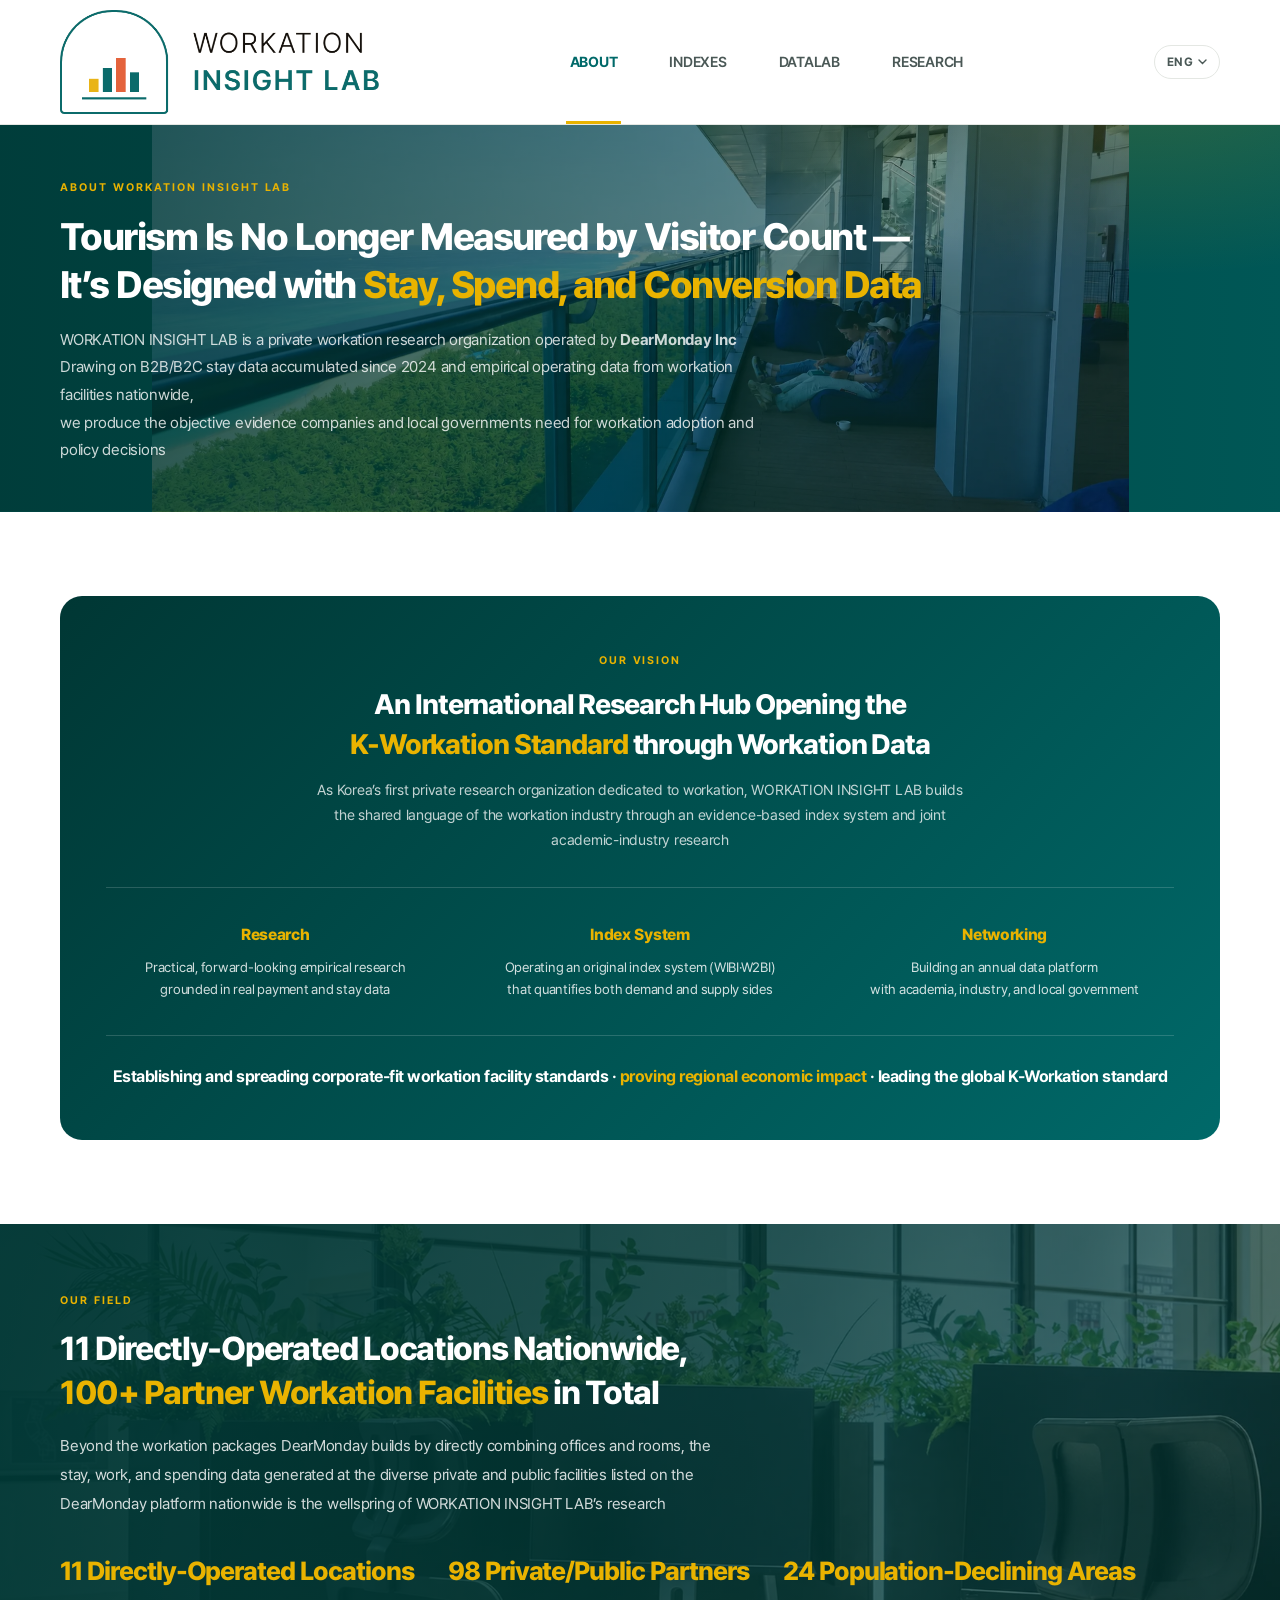
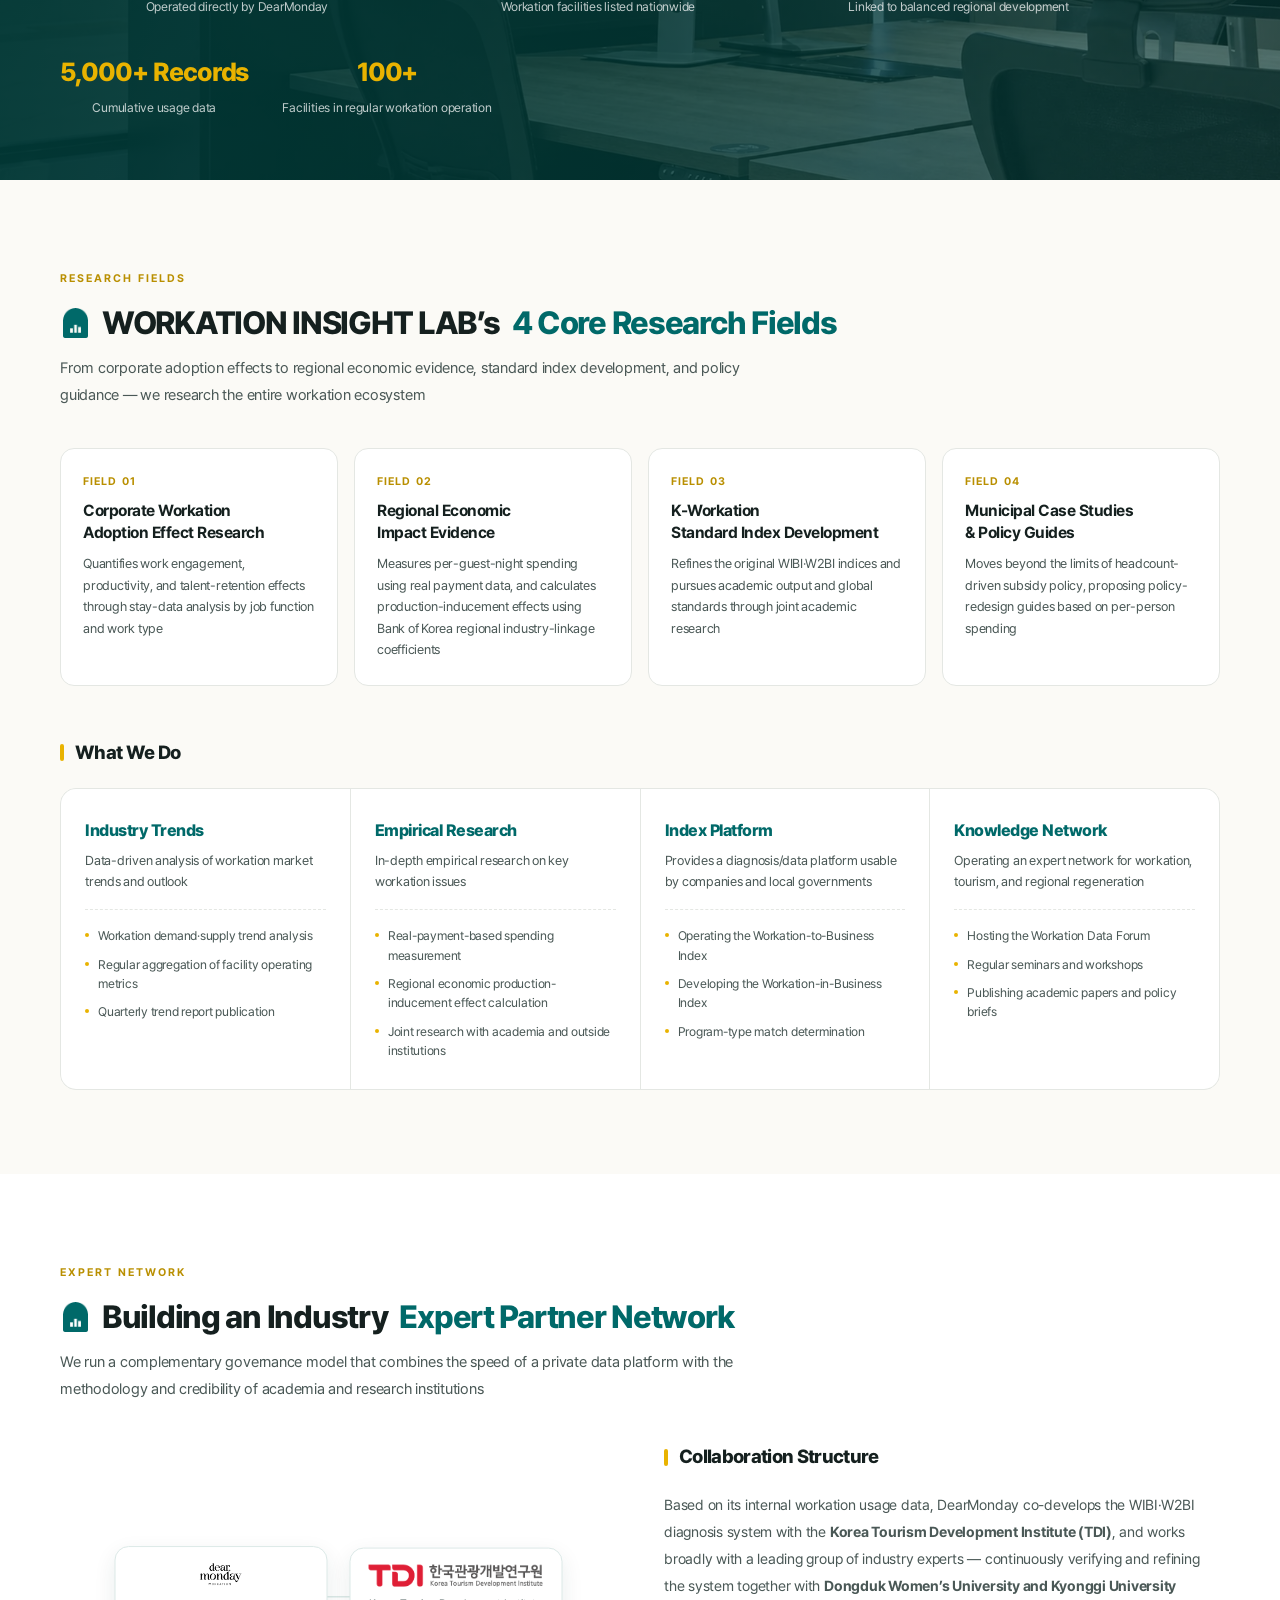
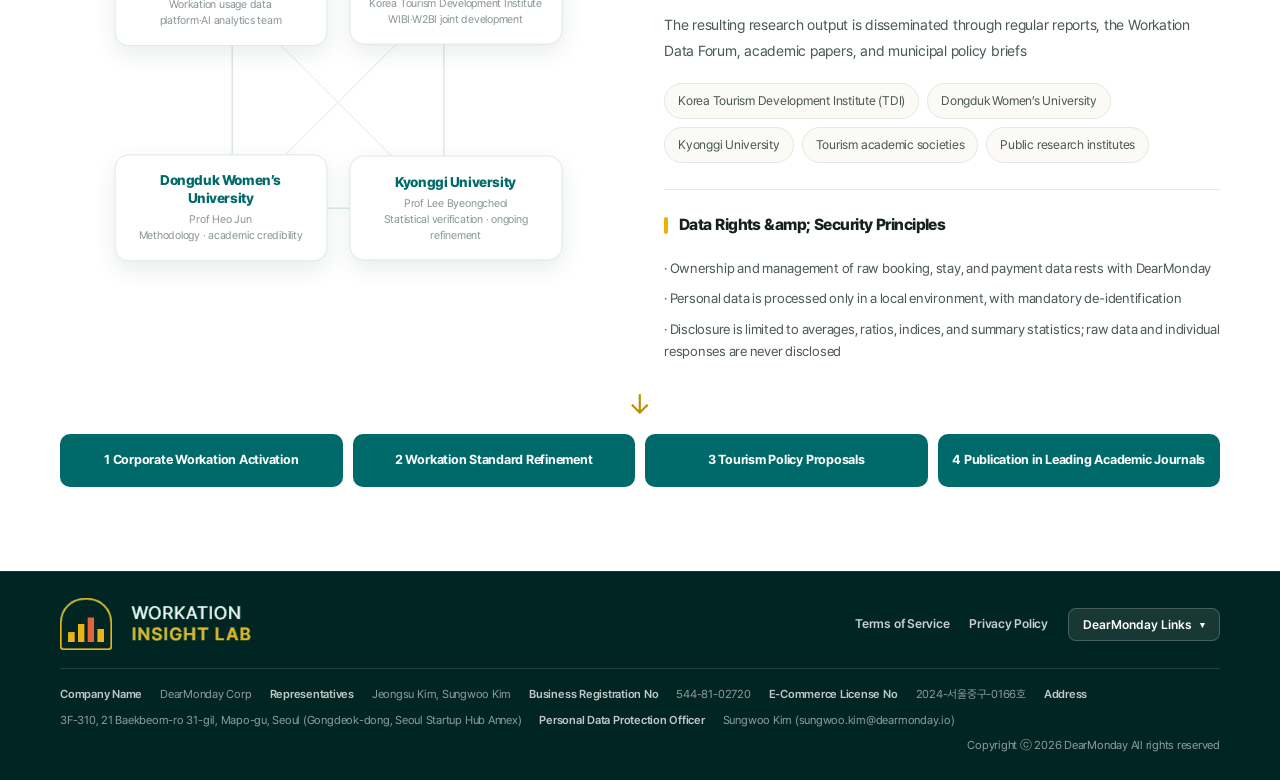
==== commit f4a0aed7: "Halve footer logo size (104px to 52px) after crop made it appear oversized Co-Authored-By: Claude So" ====
--- a/about.html
+++ b/about.html
@@ -7,7 +7,7 @@
 <meta name="description" content="WORKATION INSIGHT LAB의 비전, 4대 연구 분야, 업계 전문가 협력 네트워크를 소개합니다">
 <meta name="robots" content="noindex, nofollow">
 <link rel="icon" href="assets/dear monday-07.png">
-<link rel="stylesheet" href="assets/wil.css?v=202607311615">
+<link rel="stylesheet" href="assets/wil.css?v=202607311625">
 </head>
 <body class="page-about">
 
@@ -190,7 +190,7 @@
 <div id="wilFooter"></div>
 <div id="wilModal"></div>
 
-<script src="assets/wil.js?v=202607311615"></script>
+<script src="assets/wil.js?v=202607311625"></script>
 <script>
   mountHeader('about');
   mountFooter();
--- a/assets/wil.css
+++ b/assets/wil.css
@@ -508,7 +508,7 @@
        border-top:1px solid rgba(255,255,255,.08)}
 .f-row{display:flex;align-items:center;justify-content:space-between;gap:28px;flex-wrap:wrap}
 .f-brand{display:flex;align-items:center;gap:13px}
-.f-brand img.f-brand-full{height:104px;width:auto;display:block}
+.f-brand img.f-brand-full{height:52px;width:auto;display:block}
 .f-brand .fb-div{width:1px;height:24px;background:rgba(255,255,255,.2)}
 .f-brand b{display:block;font-size:11.5px;color:var(--gold);font-weight:700;letter-spacing:.05em;line-height:1.3}
 .f-brand span{display:block;font-size:13.5px;color:#fff;font-weight:700;letter-spacing:-.025em;line-height:1.3}
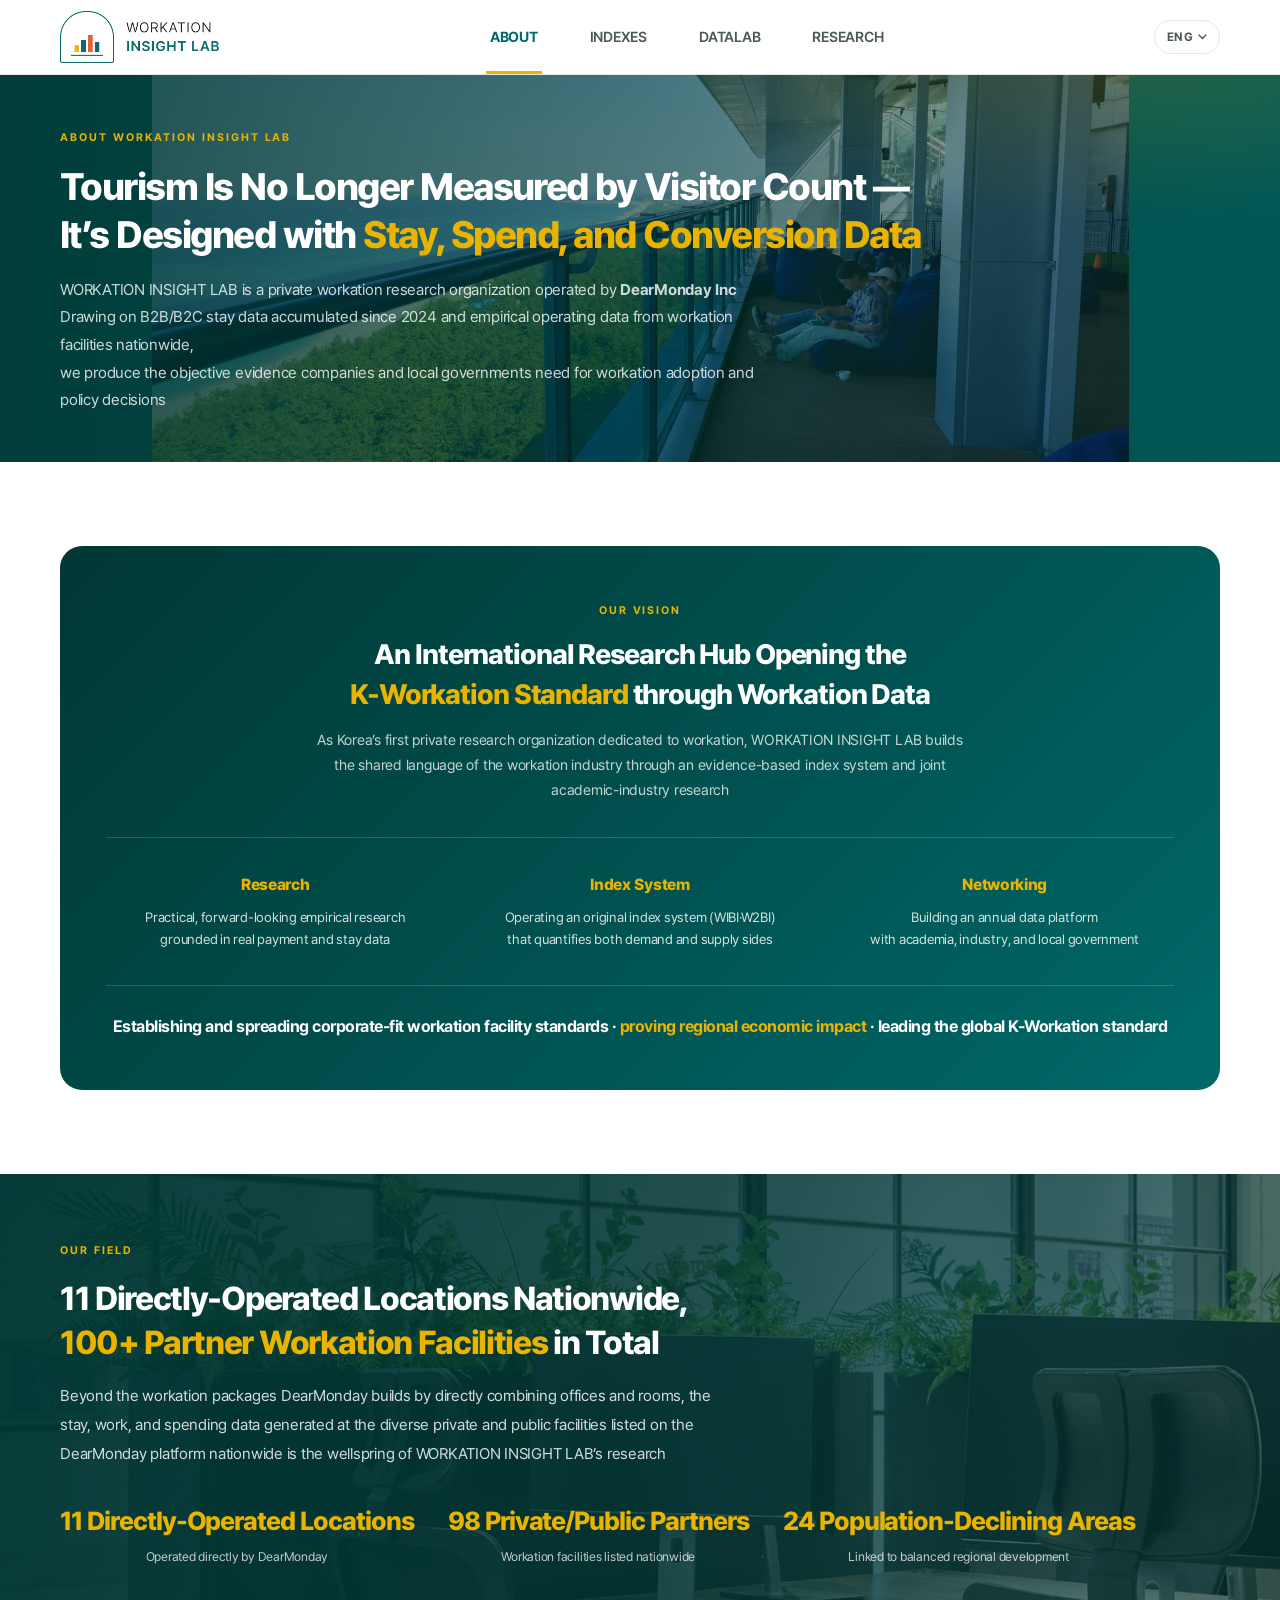
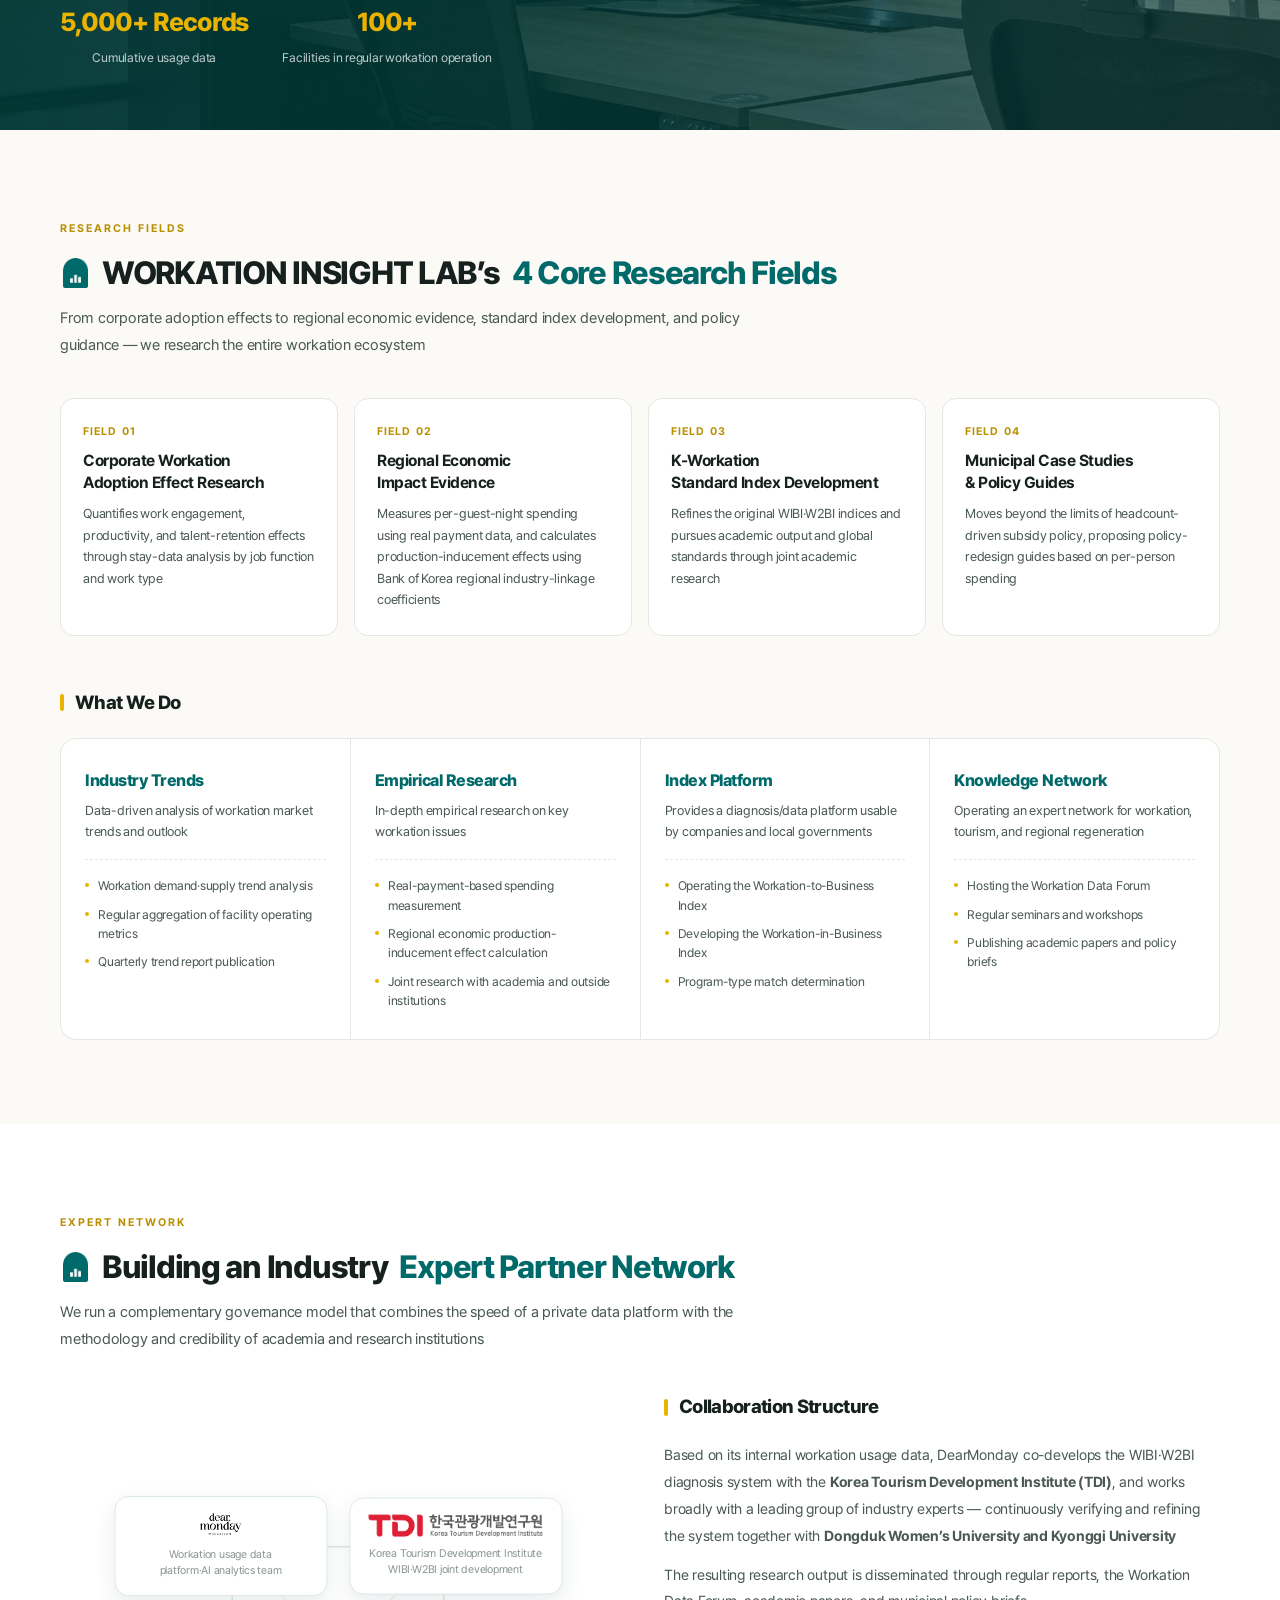
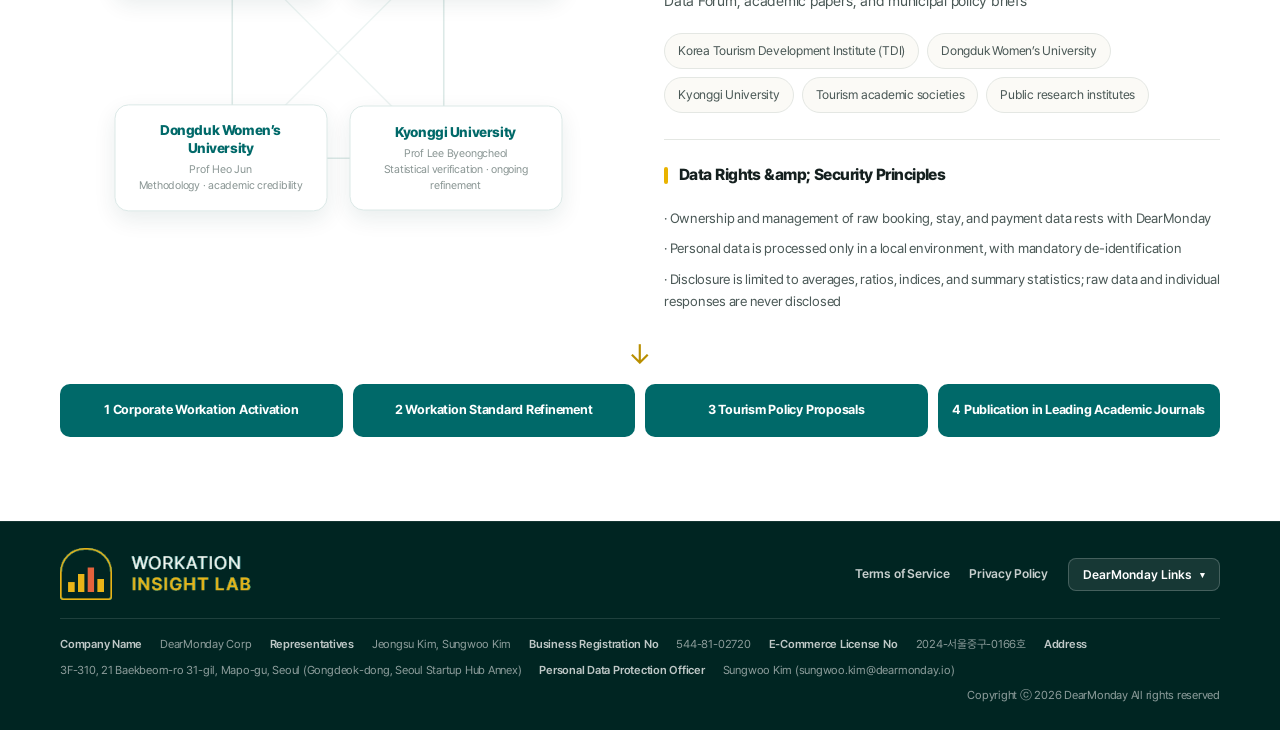
==== commit e4086209: "Halve header logo to match footer (52px), revert header bar to original 74px Co-Authored-By: Claude " ====
--- a/about.html
+++ b/about.html
@@ -7,7 +7,7 @@
 <meta name="description" content="WORKATION INSIGHT LAB의 비전, 4대 연구 분야, 업계 전문가 협력 네트워크를 소개합니다">
 <meta name="robots" content="noindex, nofollow">
 <link rel="icon" href="assets/dear monday-07.png">
-<link rel="stylesheet" href="assets/wil.css?v=202607311625">
+<link rel="stylesheet" href="assets/wil.css?v=202607311635">
 </head>
 <body class="page-about">
 
@@ -190,7 +190,7 @@
 <div id="wilFooter"></div>
 <div id="wilModal"></div>
 
-<script src="assets/wil.js?v=202607311625"></script>
+<script src="assets/wil.js?v=202607311635"></script>
 <script>
   mountHeader('about');
   mountFooter();
--- a/assets/wil.css
+++ b/assets/wil.css
@@ -18,7 +18,7 @@
   --max:1240px;
 }
 *{margin:0;padding:0;box-sizing:border-box}
-html{scroll-behavior:smooth;scroll-padding-top:146px}
+html{scroll-behavior:smooth;scroll-padding-top:96px}
 body{font-family:'Pretendard',-apple-system,'Malgun Gothic',sans-serif;background:var(--paper);color:var(--ink);
      line-height:1.6;-webkit-font-smoothing:antialiased;letter-spacing:-.015em;word-break:keep-all;overflow-wrap:break-word}
 /* word-break:keep-all은 한국어 전용 타이포그래피 최적화(음절 단위 유지)라서
@@ -33,11 +33,11 @@
 
 /* ═══════════ HEADER — 화이트 ═══════════ */
 header{position:sticky;top:0;z-index:200;background:var(--white);border-bottom:1px solid var(--line)}
-.hbar{max-width:var(--max);margin:0 auto;padding:0 40px;height:124px;display:flex;align-items:center;justify-content:space-between}
+.hbar{max-width:var(--max);margin:0 auto;padding:0 40px;height:74px;display:flex;align-items:center;justify-content:space-between}
 .brand{display:flex;align-items:center;gap:12px}.brand-mark{height:29px;width:auto}.brand-div{width:1px;height:34px;background:var(--gold)}
-.brand-mark-full{height:104px;width:auto;display:block}
+.brand-mark-full{height:52px;width:auto;display:block}
 .brand-lab{display:flex;flex-direction:column;line-height:1;white-space:nowrap}.brand-lab b{font-size:9px;letter-spacing:.18em;color:var(--gold-deep);margin-bottom:5px}.brand-lab span{font-size:15px;font-weight:900;letter-spacing:.04em;color:var(--teal)}.footer-lab span{color:#fff}.footer-lab b{color:var(--gold)}
-.nav{display:flex;align-items:stretch;height:124px}
+.nav{display:flex;align-items:stretch;height:74px}
 .nav>a{display:flex;flex-direction:column;justify-content:center;align-items:center;padding:0 26px;
        font-size:14.5px;font-weight:600;color:var(--body);line-height:1.24;text-align:center;position:relative;transition:color .18s}
 .nav>a::after{content:'';position:absolute;left:22px;right:22px;bottom:0;height:3px;background:var(--gold);
@@ -549,7 +549,7 @@
   .program-grid{grid-template-columns:repeat(2,1fr)}
   .nav,.mega{display:none}
   .burger{display:block}
-  .nav.open{display:flex;position:absolute;top:124px;left:0;right:0;height:auto;background:var(--white);
+  .nav.open{display:flex;position:absolute;top:74px;left:0;right:0;height:auto;background:var(--white);
             flex-direction:column;padding:6px 22px 16px;border-top:1px solid var(--line);z-index:210;
             box-shadow:0 14px 28px rgba(0,55,52,.1)}
   .nav.open>a{align-items:flex-start;padding:14px 0;border-bottom:1px solid var(--line);text-align:left}
@@ -559,7 +559,7 @@
   .home-hubs,.domain-grid,.stage-grid{grid-template-columns:1fr}
   .program-grid{grid-template-columns:1fr}
   .container,.hbar,.mega-in{padding-left:22px;padding-right:22px}
-  html{scroll-padding-top:130px}
+  html{scroll-padding-top:80px}
   .hero-copy h1{font-size:31px}
   .phead h1{font-size:27px}
   .phead{min-height:0;padding:40px 0;background-position:right center}
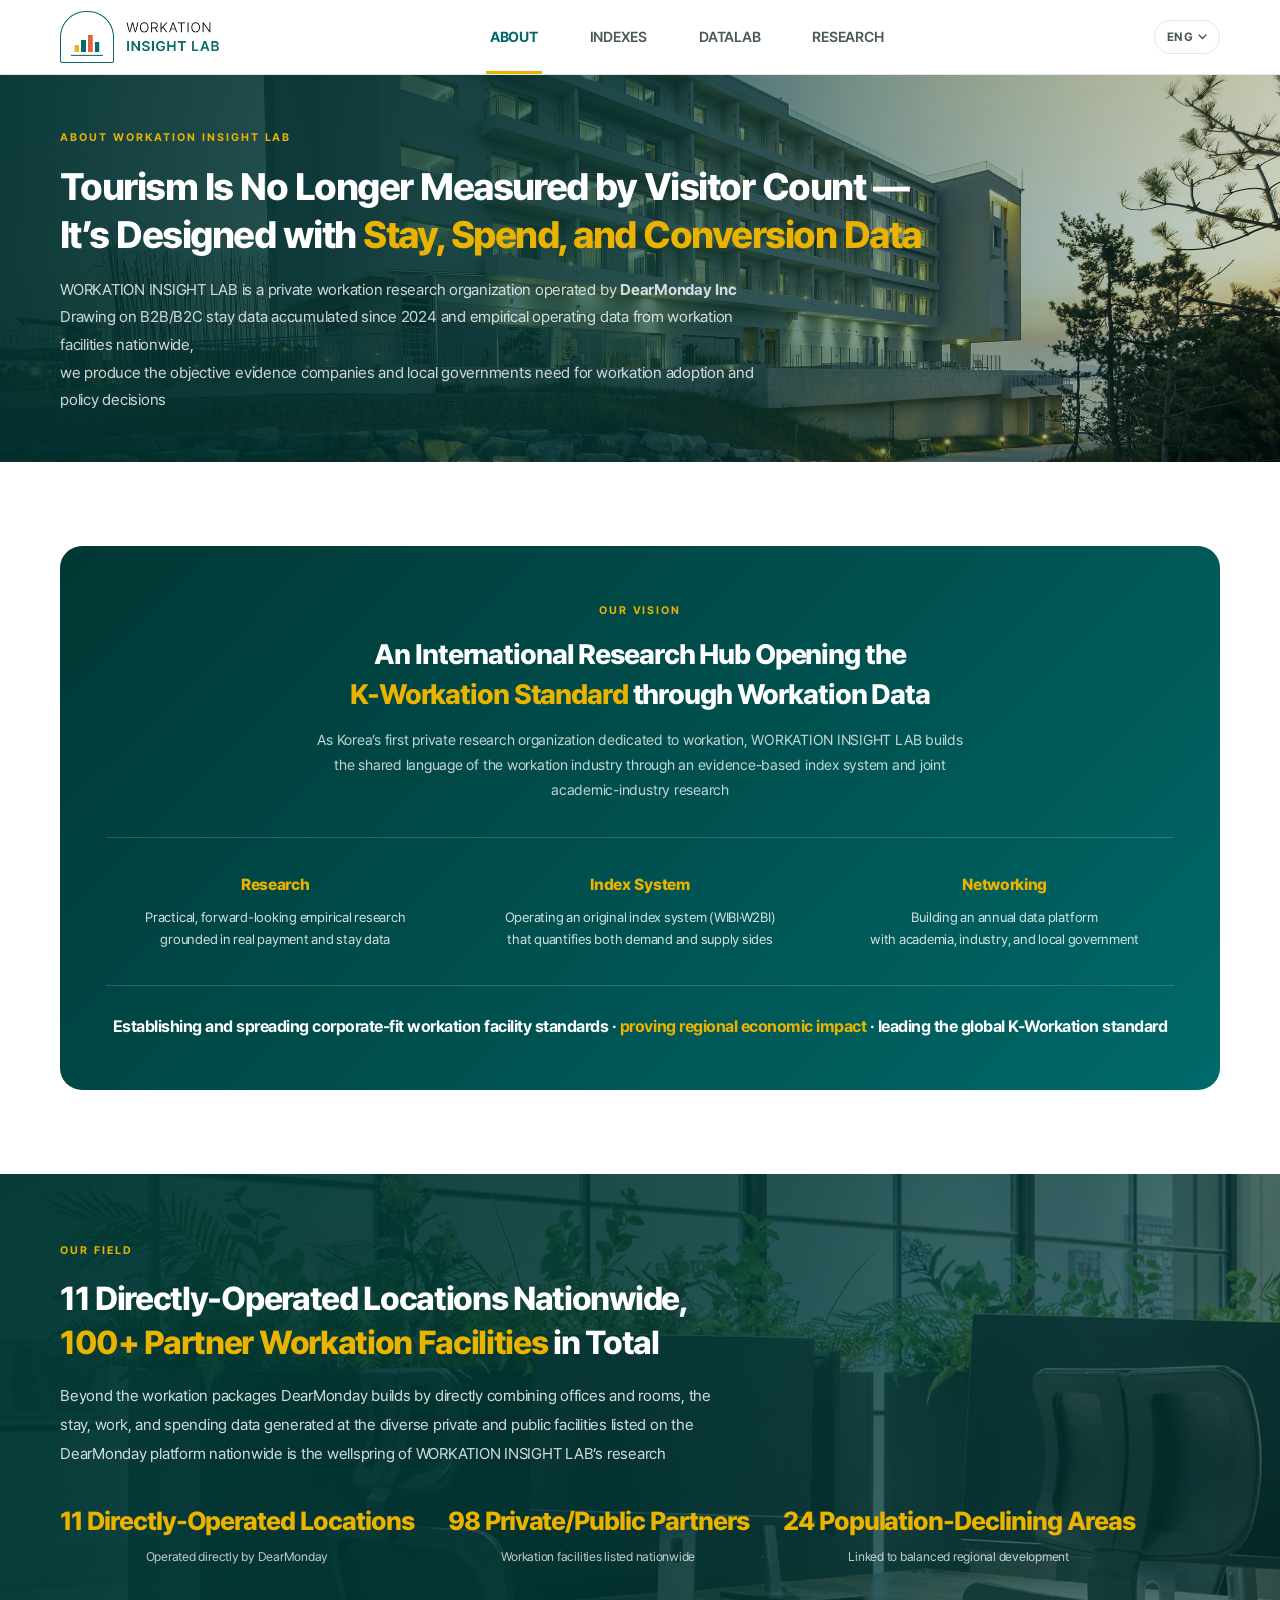
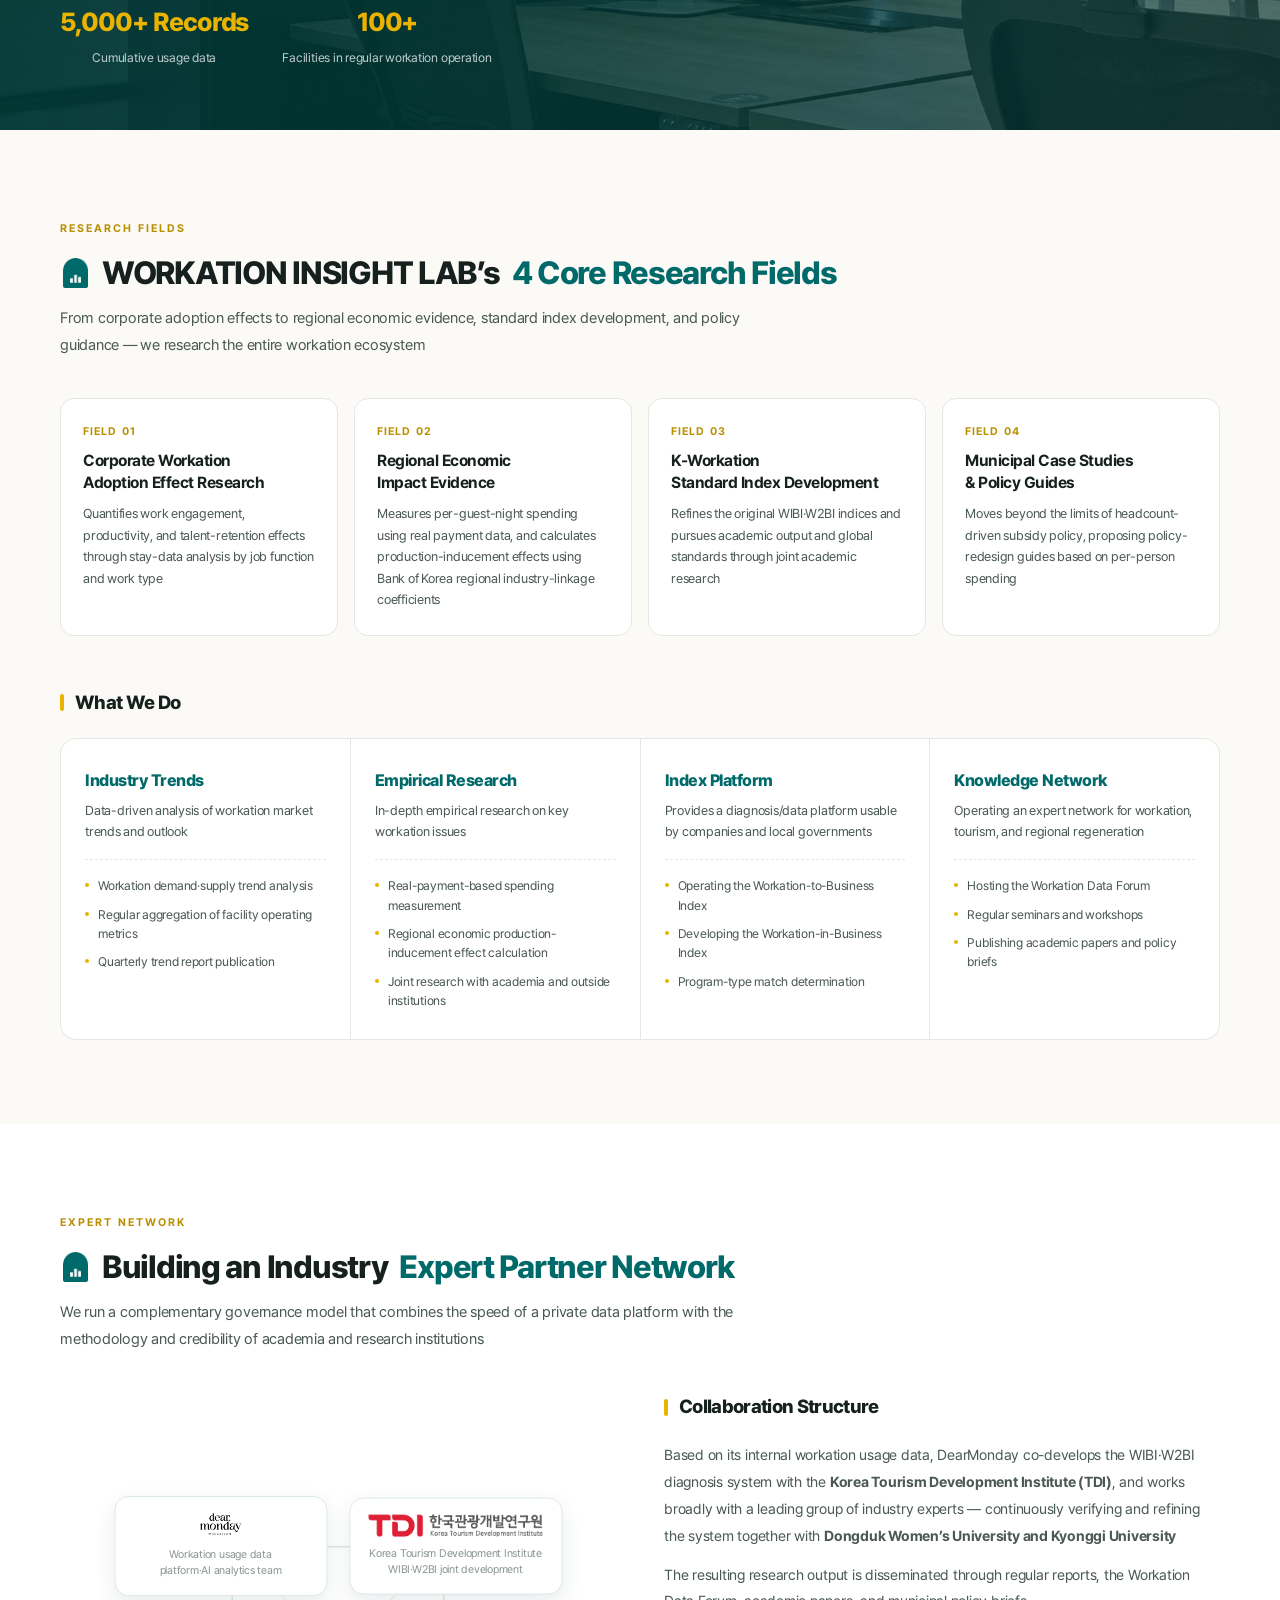
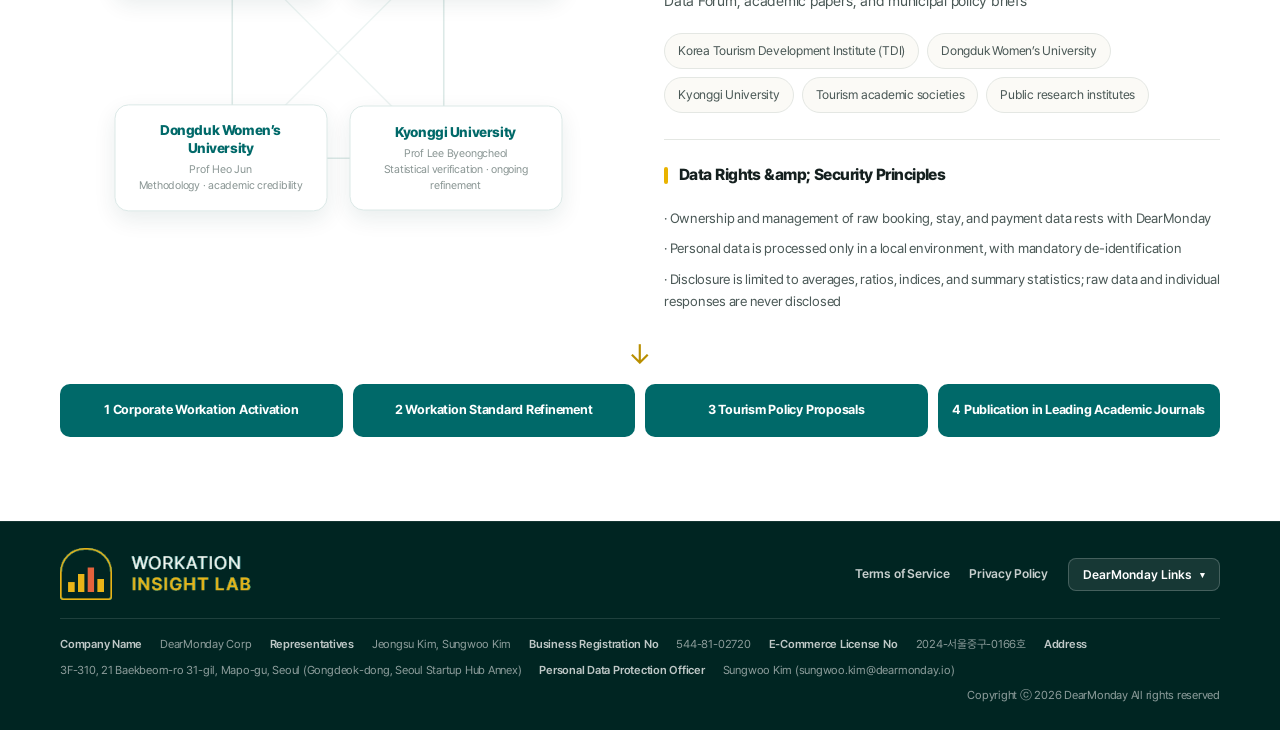
==== commit 840a66b0: "Replace old AI-generated banner images with real DearMonday branch photos (WebP, full-bleed cover)" ====
--- a/about.html
+++ b/about.html
@@ -6,8 +6,8 @@
 <title>WORKATION INSIGHT LAB 소개 | DearMonday</title>
 <meta name="description" content="WORKATION INSIGHT LAB의 비전, 4대 연구 분야, 업계 전문가 협력 네트워크를 소개합니다">
 <meta name="robots" content="noindex, nofollow">
-<link rel="icon" href="assets/dear monday-07.png">
-<link rel="stylesheet" href="assets/wil.css?v=202607311635">
+<link rel="icon" href="assets/wil-favicon.png?v=202607311700">
+<link rel="stylesheet" href="assets/wil.css?v=202609111500">
 </head>
 <body class="page-about">
 
@@ -190,7 +190,7 @@
 <div id="wilFooter"></div>
 <div id="wilModal"></div>
 
-<script src="assets/wil.js?v=202607311635"></script>
+<script src="assets/wil.js?v=202609111500"></script>
 <script>
   mountHeader('about');
   mountFooter();
--- a/assets/wil.css
+++ b/assets/wil.css
@@ -75,7 +75,7 @@
 
 /* ═══════════ HERO ═══════════ */
 .hero{background:var(--teal);position:relative;overflow:hidden;padding:0 0 74px}
-.photo-mountain .hero{background-image:linear-gradient(90deg,rgba(0,55,52,.9),rgba(0,81,79,.62) 58%,rgba(0,55,52,.22)),url('hero-landing-workation.svg');background-size:cover;background-position:center 62%}
+.photo-mountain .hero{background-image:linear-gradient(90deg,rgba(0,48,46,.93),rgba(0,55,52,.72) 50%,rgba(0,55,52,.2)),url('hero-home-2026.webp');background-size:cover;background-position:center 55%}
 .hero::before{content:'';position:absolute;inset:0;background:
   radial-gradient(900px 460px at 88% -10%,rgba(233,179,0,.17),transparent 62%),
   radial-gradient(680px 420px at 2% 106%,rgba(8,107,119,.6),transparent 60%)}
@@ -118,10 +118,10 @@
 /* ═══════════ 페이지 헤드 (하위 페이지) ═══════════ */
 /* 하위 페이지(About/Indexes/DataLab/Research) 상단 배너 — 콘텐츠 길이가 달라도
    min-height + flex 중앙 정렬로 4개 페이지의 배너 높이를 동일하게 통일한다 */
-.phead{background-color:var(--teal);background-image:linear-gradient(90deg,rgba(0,55,52,.94),rgba(0,81,79,.72) 58%,rgba(0,55,52,.36)),url('phead-mountain-office.png');background-size:auto 100%;background-repeat:no-repeat;background-position:center;position:relative;overflow:hidden;padding:48px 0;
+.phead{background-color:var(--teal);background-image:linear-gradient(90deg,rgba(0,55,52,.94),rgba(0,81,79,.72) 58%,rgba(0,55,52,.36)),url('phead-indexes-2026.webp');background-size:cover;background-repeat:no-repeat;background-position:center;position:relative;overflow:hidden;padding:48px 0;
        min-height:340px;box-sizing:border-box;display:flex;align-items:center}
 .photo-ocean .phead{background-image:linear-gradient(90deg,rgba(0,55,52,.94),rgba(0,81,79,.7) 58%,rgba(0,55,52,.32)),url('phead-ocean-office.png')}
-.page-about .phead{background-image:linear-gradient(90deg,rgba(0,55,52,.88),rgba(0,55,52,.36)),url('hero-about-clean.webp')}.page-indexes .phead,.page-w2bi .phead{background-image:linear-gradient(90deg,rgba(0,55,52,.9),rgba(0,55,52,.3)),url('hero-indexes-clean-v3.png')}.page-datalab .phead,.page-wibi .phead{background-image:linear-gradient(90deg,rgba(0,55,52,.88),rgba(0,55,52,.3)),url('hero-datalab-v2.webp')}.page-research .phead,.page-market .phead{background-image:linear-gradient(90deg,rgba(0,55,52,.88),rgba(0,55,52,.25)),url('hero-research-clean-v3.png')}
+.page-about .phead{background-image:linear-gradient(90deg,rgba(0,48,46,.92),rgba(0,55,52,.7) 48%,rgba(0,55,52,.18)),url('phead-about-2026.webp')}.page-indexes .phead,.page-w2bi .phead{background-image:linear-gradient(90deg,rgba(0,48,46,.92),rgba(0,55,52,.7) 48%,rgba(0,55,52,.2)),url('phead-indexes-2026.webp')}.page-datalab .phead,.page-wibi .phead{background-image:linear-gradient(90deg,rgba(0,48,46,.92),rgba(0,55,52,.7) 48%,rgba(0,55,52,.18)),url('phead-datalab-2026.webp')}.page-research .phead,.page-market .phead{background-image:linear-gradient(90deg,rgba(0,48,46,.92),rgba(0,55,52,.7) 48%,rgba(0,55,52,.18)),url('phead-research-2026.webp')}
 .phead::before{content:'';position:absolute;inset:0;background:radial-gradient(760px 380px at 90% -20%,rgba(233,179,0,.2),transparent 60%)}
 /* .phead가 수직 중앙 정렬을 위해 flex 컨테이너가 되면서, 자식인 .container가
    flex item으로서 auto-margin에 의해 가운데로 좁게 정렬되는 문제가 생긴다
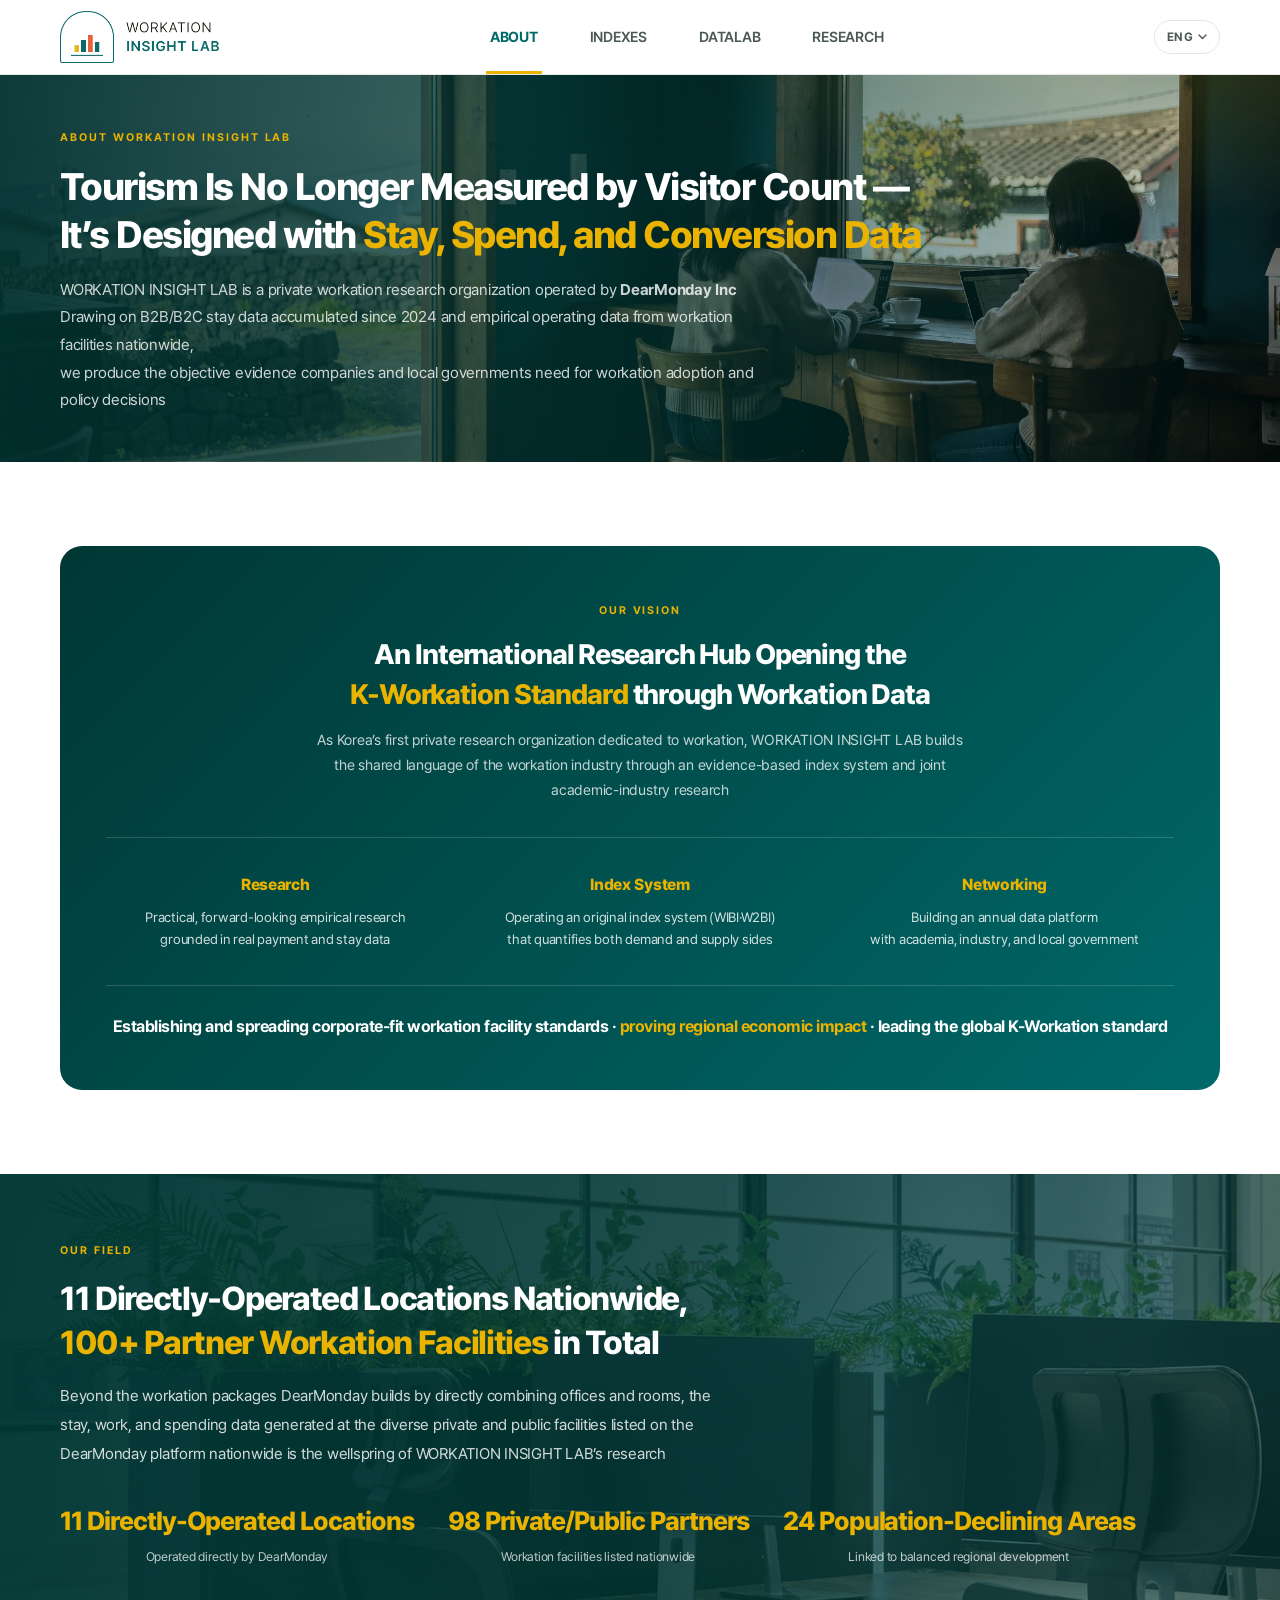
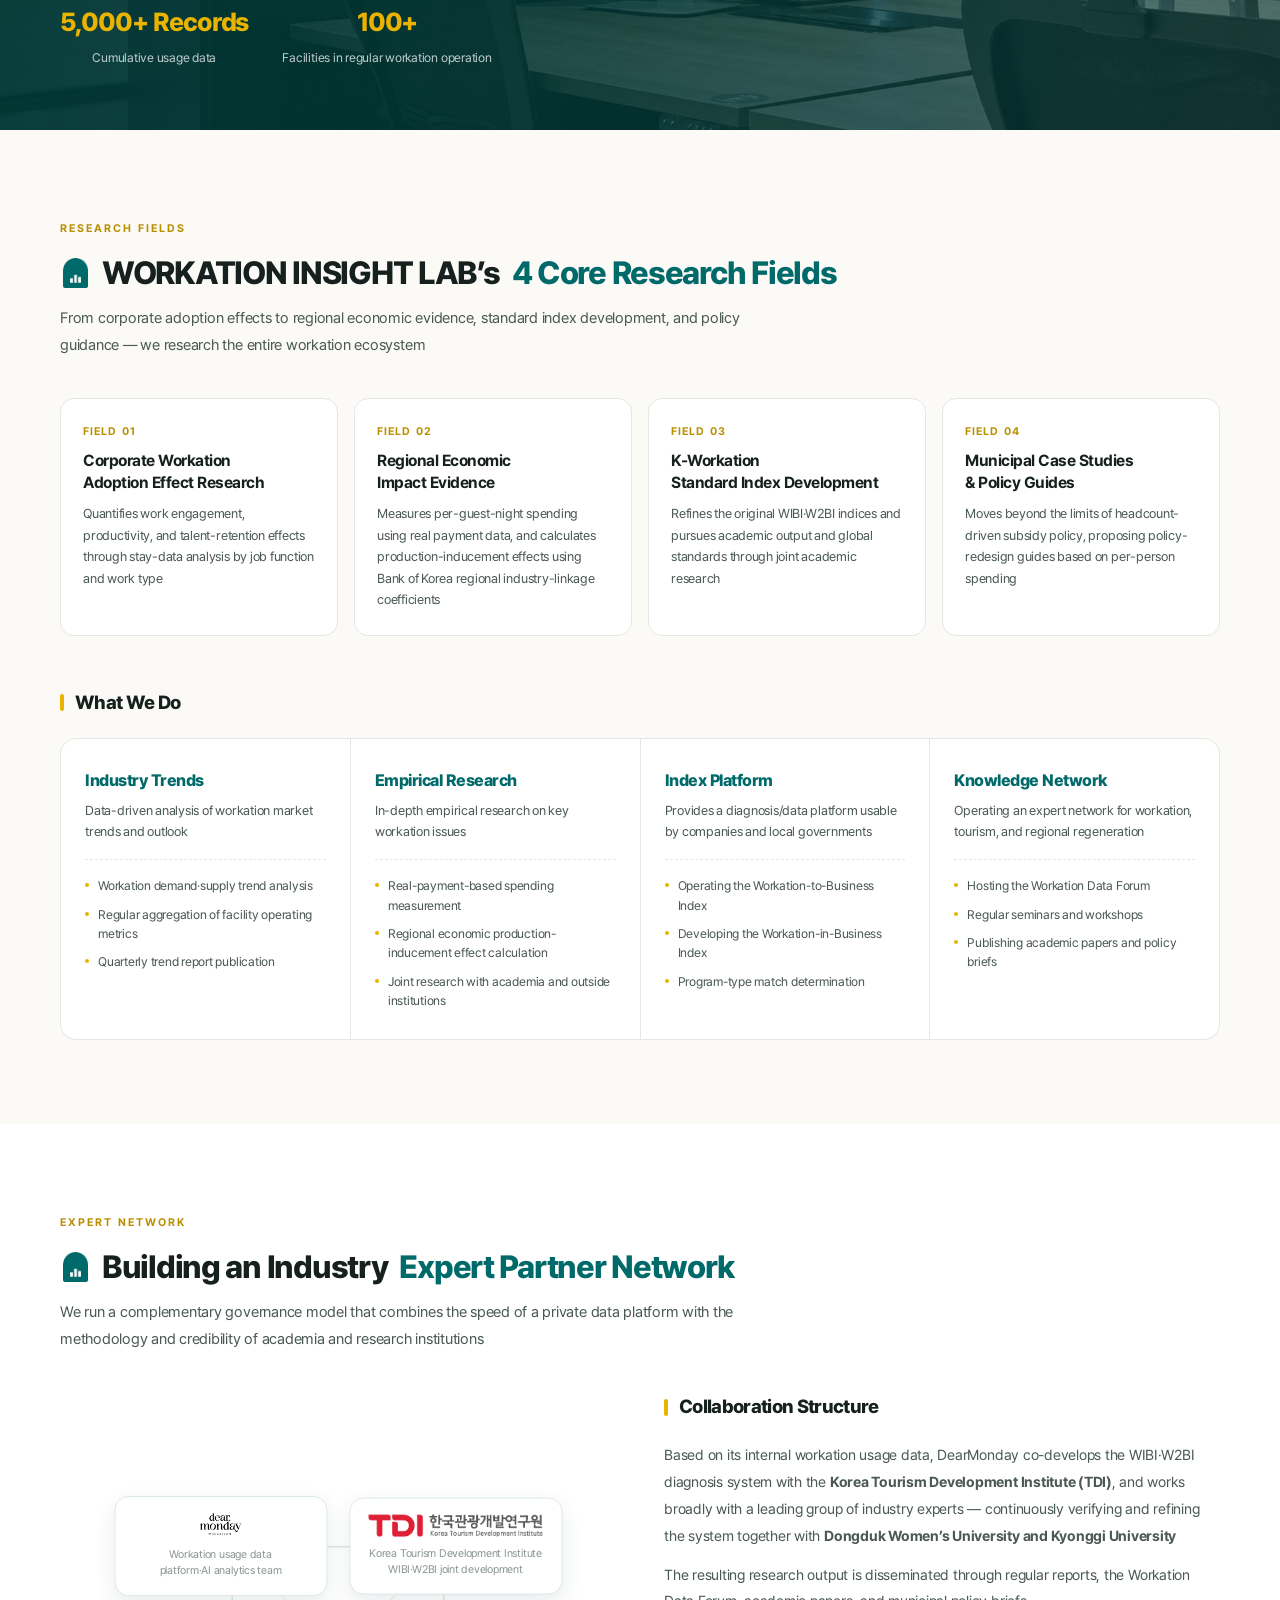
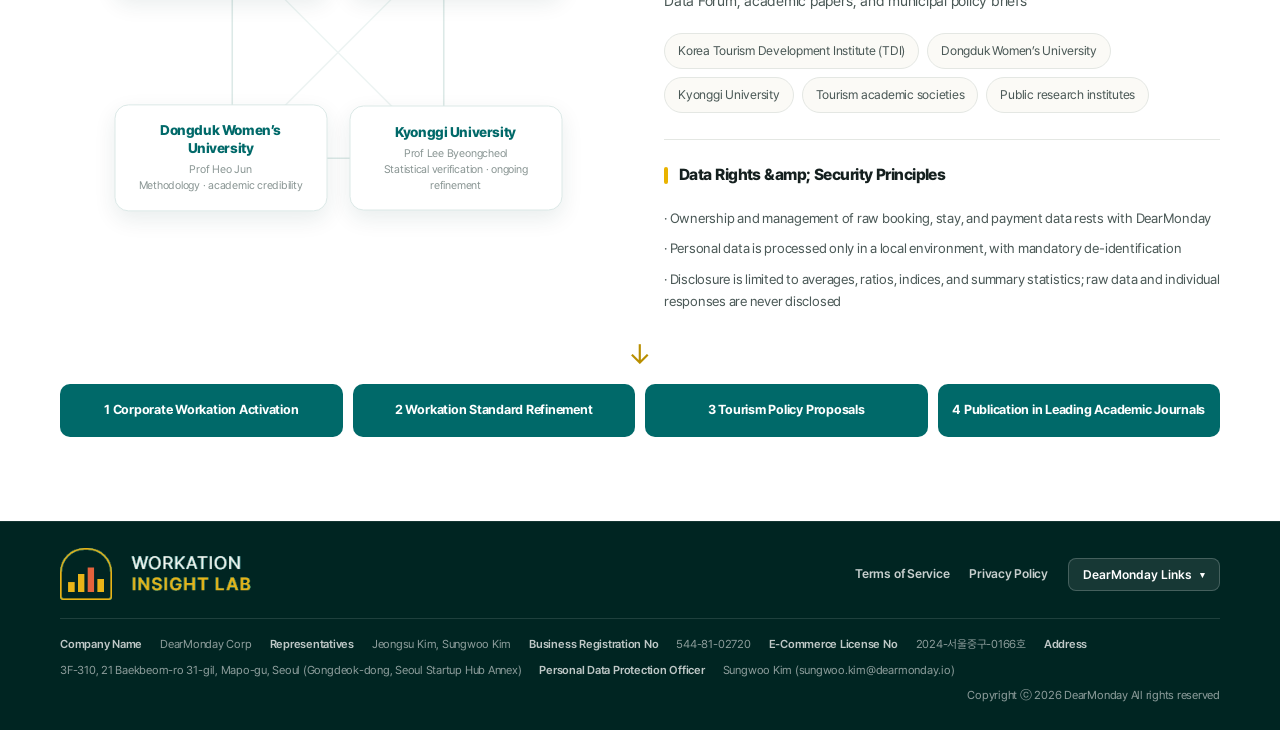
==== commit a537092f: "Use Figma Weave (Flux 2 Pro) generated workation-scene banners with people" ====
--- a/about.html
+++ b/about.html
@@ -7,7 +7,7 @@
 <meta name="description" content="WORKATION INSIGHT LAB의 비전, 4대 연구 분야, 업계 전문가 협력 네트워크를 소개합니다">
 <meta name="robots" content="noindex, nofollow">
 <link rel="icon" href="assets/wil-favicon.png?v=202607311700">
-<link rel="stylesheet" href="assets/wil.css?v=202609111500">
+<link rel="stylesheet" href="assets/wil.css?v=202609111630">
 </head>
 <body class="page-about">
 
@@ -190,7 +190,7 @@
 <div id="wilFooter"></div>
 <div id="wilModal"></div>
 
-<script src="assets/wil.js?v=202609111500"></script>
+<script src="assets/wil.js?v=202609111630"></script>
 <script>
   mountHeader('about');
   mountFooter();
--- a/assets/wil.css
+++ b/assets/wil.css
@@ -75,7 +75,7 @@
 
 /* ═══════════ HERO ═══════════ */
 .hero{background:var(--teal);position:relative;overflow:hidden;padding:0 0 74px}
-.photo-mountain .hero{background-image:linear-gradient(90deg,rgba(0,48,46,.93),rgba(0,55,52,.72) 50%,rgba(0,55,52,.2)),url('hero-home-2026.webp');background-size:cover;background-position:center 55%}
+.photo-mountain .hero{background-image:linear-gradient(90deg,rgba(0,48,46,.93),rgba(0,55,52,.72) 50%,rgba(0,55,52,.2)),url('hero-home-people-2026.webp');background-size:cover;background-position:center 55%}
 .hero::before{content:'';position:absolute;inset:0;background:
   radial-gradient(900px 460px at 88% -10%,rgba(233,179,0,.17),transparent 62%),
   radial-gradient(680px 420px at 2% 106%,rgba(8,107,119,.6),transparent 60%)}
@@ -118,10 +118,10 @@
 /* ═══════════ 페이지 헤드 (하위 페이지) ═══════════ */
 /* 하위 페이지(About/Indexes/DataLab/Research) 상단 배너 — 콘텐츠 길이가 달라도
    min-height + flex 중앙 정렬로 4개 페이지의 배너 높이를 동일하게 통일한다 */
-.phead{background-color:var(--teal);background-image:linear-gradient(90deg,rgba(0,55,52,.94),rgba(0,81,79,.72) 58%,rgba(0,55,52,.36)),url('phead-indexes-2026.webp');background-size:cover;background-repeat:no-repeat;background-position:center;position:relative;overflow:hidden;padding:48px 0;
+.phead{background-color:var(--teal);background-image:linear-gradient(90deg,rgba(0,55,52,.94),rgba(0,81,79,.72) 58%,rgba(0,55,52,.36)),url('phead-indexes-people-2026.webp');background-size:cover;background-repeat:no-repeat;background-position:center;position:relative;overflow:hidden;padding:48px 0;
        min-height:340px;box-sizing:border-box;display:flex;align-items:center}
 .photo-ocean .phead{background-image:linear-gradient(90deg,rgba(0,55,52,.94),rgba(0,81,79,.7) 58%,rgba(0,55,52,.32)),url('phead-ocean-office.png')}
-.page-about .phead{background-image:linear-gradient(90deg,rgba(0,48,46,.92),rgba(0,55,52,.7) 48%,rgba(0,55,52,.18)),url('phead-about-2026.webp')}.page-indexes .phead,.page-w2bi .phead{background-image:linear-gradient(90deg,rgba(0,48,46,.92),rgba(0,55,52,.7) 48%,rgba(0,55,52,.2)),url('phead-indexes-2026.webp')}.page-datalab .phead,.page-wibi .phead{background-image:linear-gradient(90deg,rgba(0,48,46,.92),rgba(0,55,52,.7) 48%,rgba(0,55,52,.18)),url('phead-datalab-2026.webp')}.page-research .phead,.page-market .phead{background-image:linear-gradient(90deg,rgba(0,48,46,.92),rgba(0,55,52,.7) 48%,rgba(0,55,52,.18)),url('phead-research-2026.webp')}
+.page-about .phead{background-image:linear-gradient(90deg,rgba(0,48,46,.92),rgba(0,55,52,.7) 48%,rgba(0,55,52,.18)),url('phead-about-people-2026.webp')}.page-indexes .phead,.page-w2bi .phead{background-image:linear-gradient(90deg,rgba(0,48,46,.92),rgba(0,55,52,.7) 48%,rgba(0,55,52,.2)),url('phead-indexes-people-2026.webp')}.page-datalab .phead,.page-wibi .phead{background-image:linear-gradient(90deg,rgba(0,48,46,.92),rgba(0,55,52,.7) 48%,rgba(0,55,52,.18)),url('phead-datalab-people-2026.webp')}.page-research .phead,.page-market .phead{background-image:linear-gradient(90deg,rgba(0,48,46,.92),rgba(0,55,52,.7) 48%,rgba(0,55,52,.18)),url('phead-research-people-2026.webp')}
 .phead::before{content:'';position:absolute;inset:0;background:radial-gradient(760px 380px at 90% -20%,rgba(233,179,0,.2),transparent 60%)}
 /* .phead가 수직 중앙 정렬을 위해 flex 컨테이너가 되면서, 자식인 .container가
    flex item으로서 auto-margin에 의해 가운데로 좁게 정렬되는 문제가 생긴다
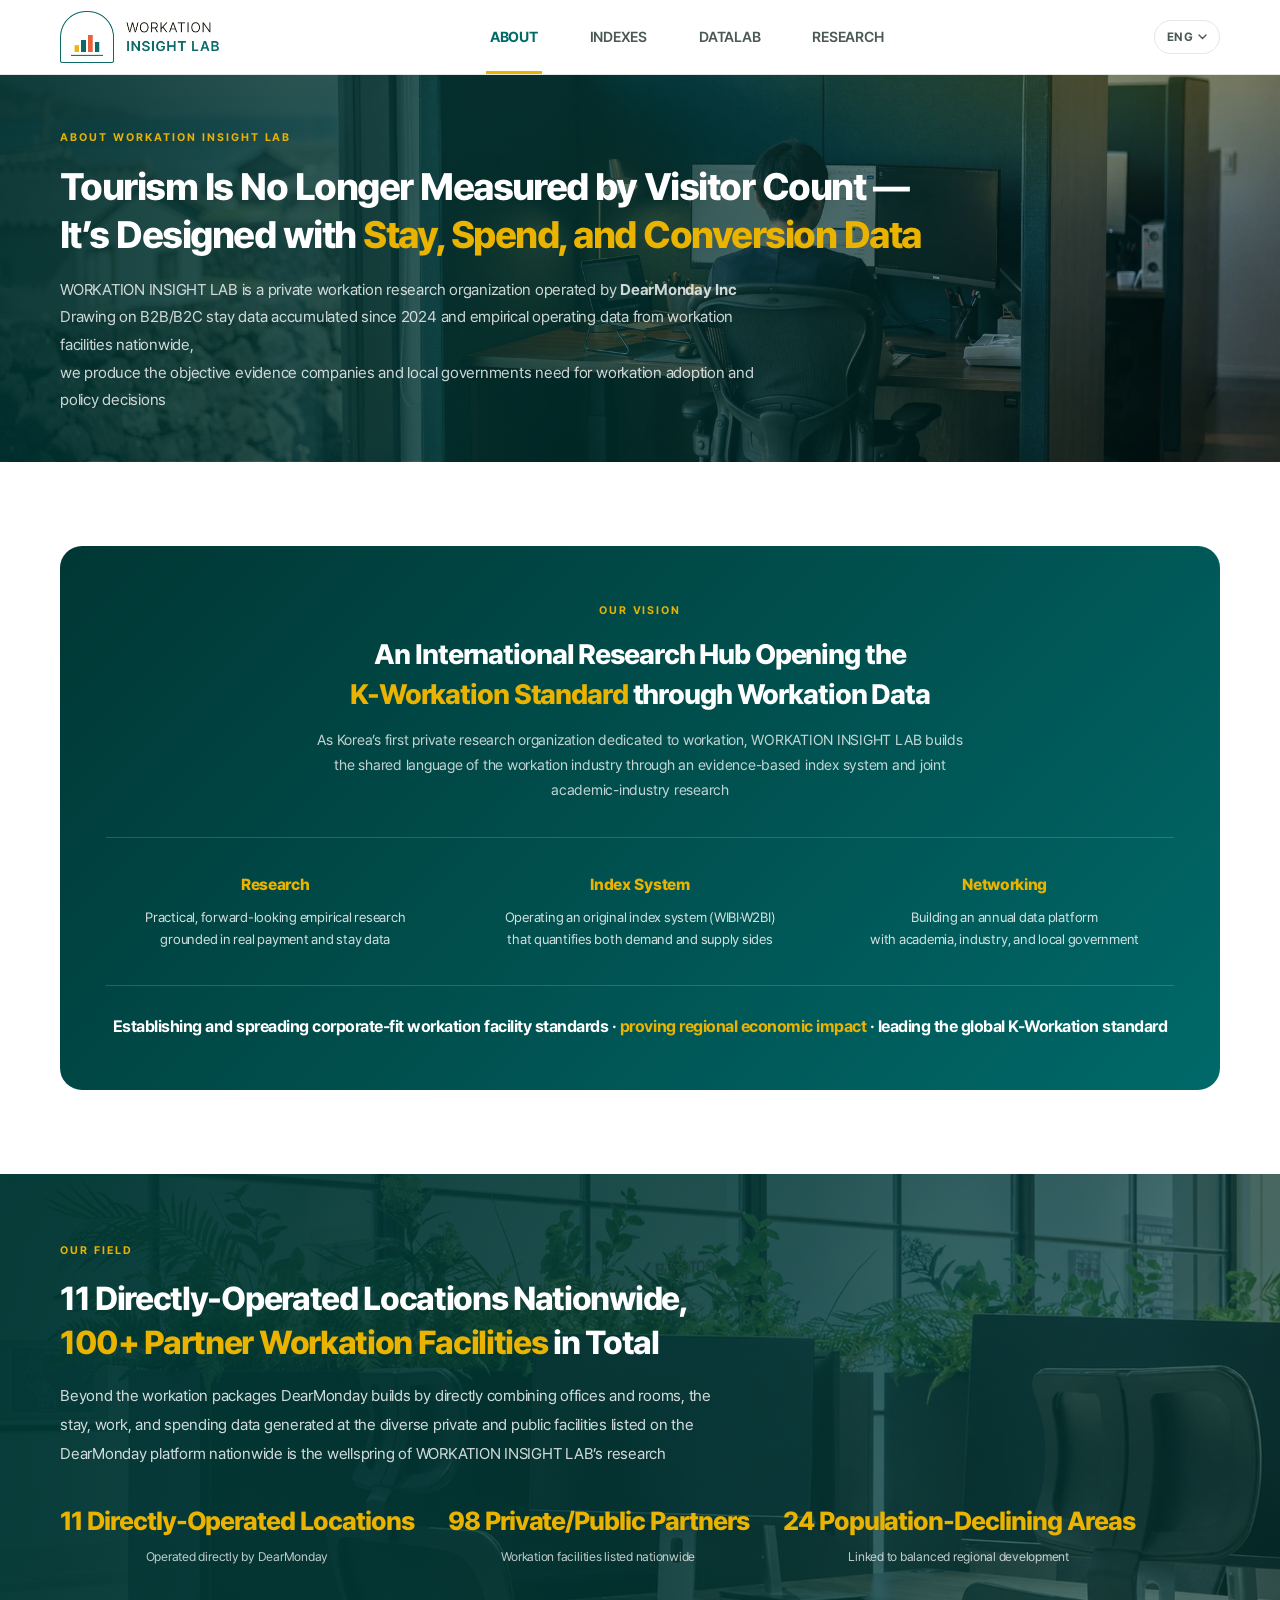
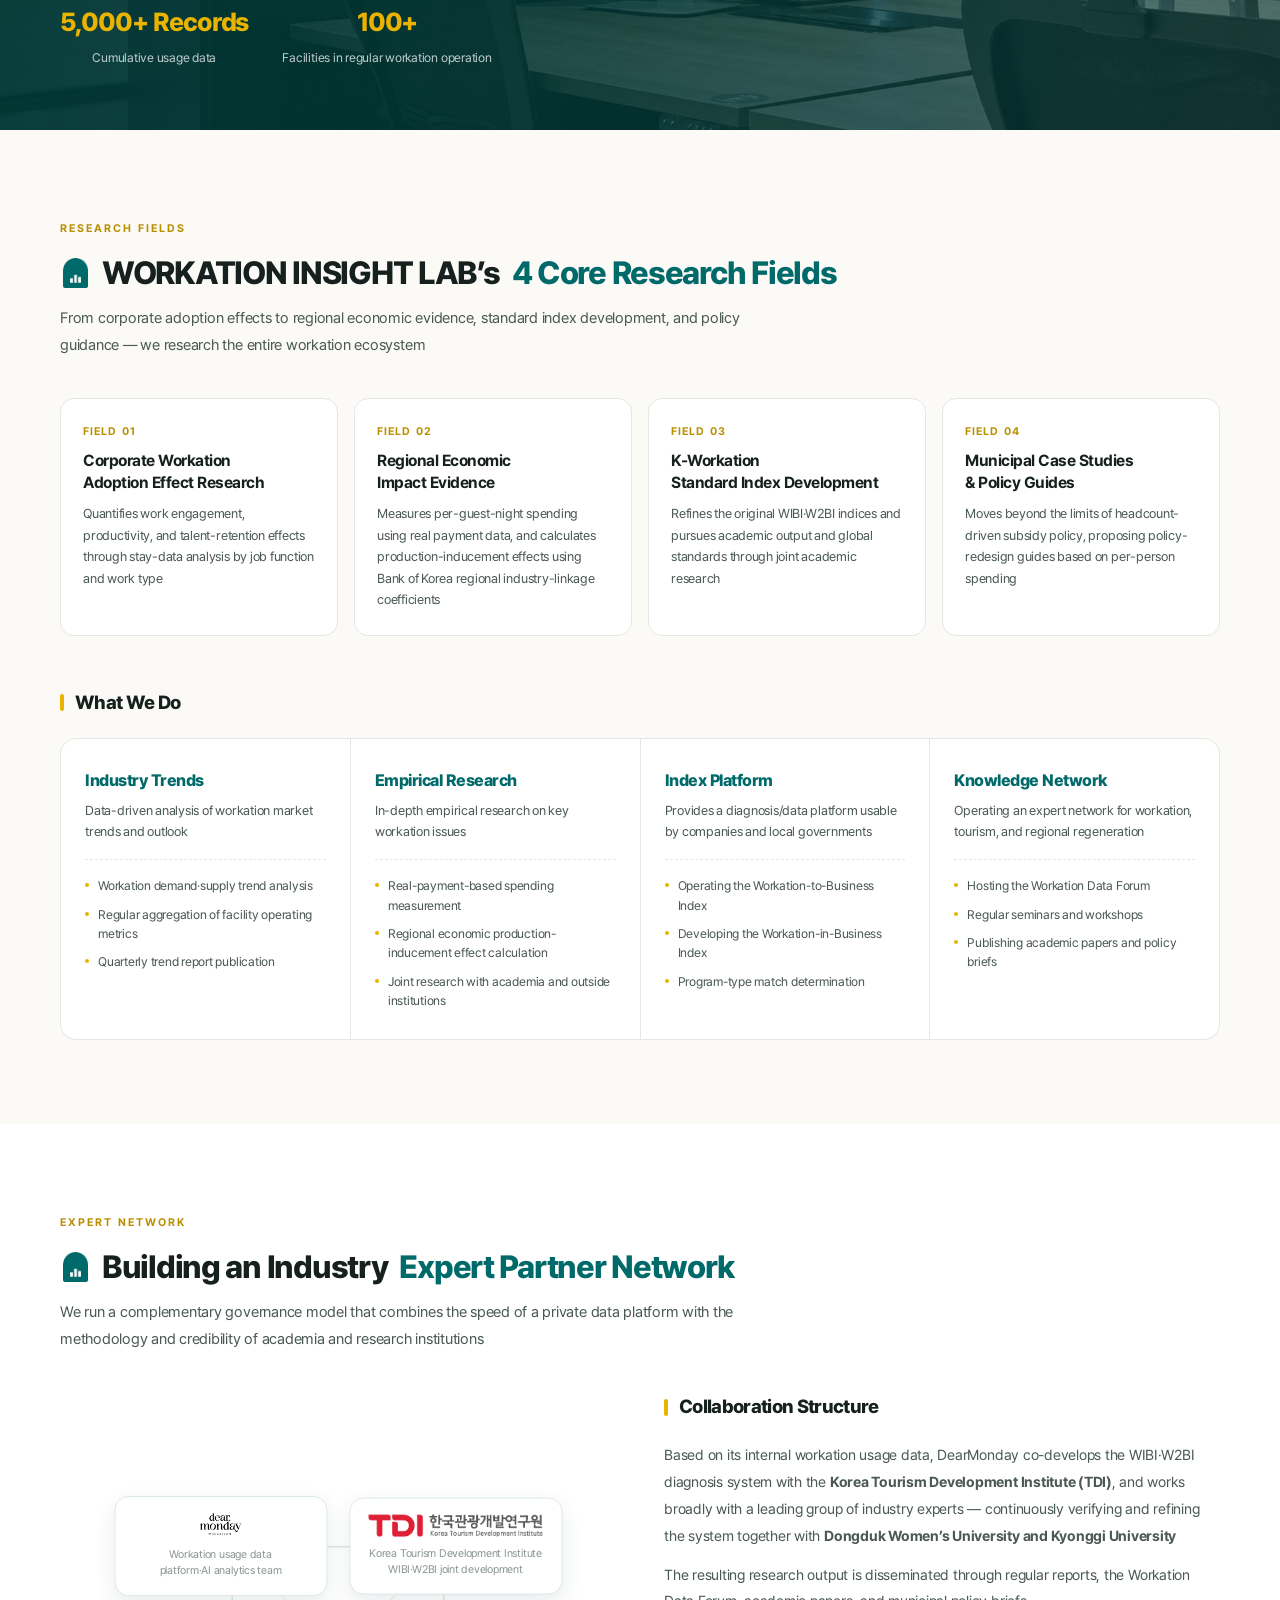
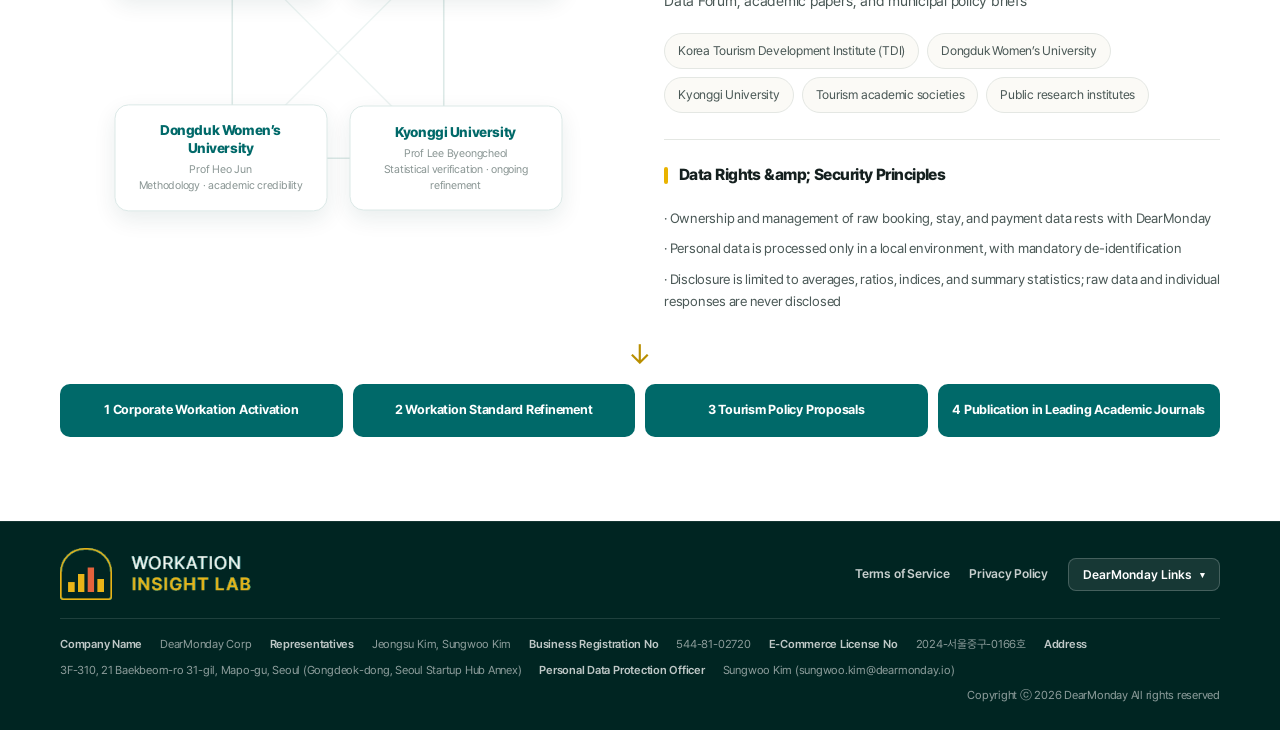
==== commit 0fa53f5c: "Replace cafe/camping-style banners with individual workstation scenes; remove building-exterior bann" ====
--- a/about.html
+++ b/about.html
@@ -7,7 +7,7 @@
 <meta name="description" content="WORKATION INSIGHT LAB의 비전, 4대 연구 분야, 업계 전문가 협력 네트워크를 소개합니다">
 <meta name="robots" content="noindex, nofollow">
 <link rel="icon" href="assets/wil-favicon.png?v=202607311700">
-<link rel="stylesheet" href="assets/wil.css?v=202609111630">
+<link rel="stylesheet" href="assets/wil.css?v=202609111730">
 </head>
 <body class="page-about">
 
@@ -190,7 +190,7 @@
 <div id="wilFooter"></div>
 <div id="wilModal"></div>
 
-<script src="assets/wil.js?v=202609111630"></script>
+<script src="assets/wil.js?v=202609111730"></script>
 <script>
   mountHeader('about');
   mountFooter();
--- a/assets/wil.css
+++ b/assets/wil.css
@@ -75,7 +75,7 @@
 
 /* ═══════════ HERO ═══════════ */
 .hero{background:var(--teal);position:relative;overflow:hidden;padding:0 0 74px}
-.photo-mountain .hero{background-image:linear-gradient(90deg,rgba(0,48,46,.93),rgba(0,55,52,.72) 50%,rgba(0,55,52,.2)),url('hero-home-people-2026.webp');background-size:cover;background-position:center 55%}
+.photo-mountain .hero{background-image:linear-gradient(90deg,rgba(0,48,46,.93),rgba(0,55,52,.72) 50%,rgba(0,55,52,.2)),url('hero-home-desk-2026.webp');background-size:cover;background-position:center 55%}
 .hero::before{content:'';position:absolute;inset:0;background:
   radial-gradient(900px 460px at 88% -10%,rgba(233,179,0,.17),transparent 62%),
   radial-gradient(680px 420px at 2% 106%,rgba(8,107,119,.6),transparent 60%)}
@@ -121,7 +121,7 @@
 .phead{background-color:var(--teal);background-image:linear-gradient(90deg,rgba(0,55,52,.94),rgba(0,81,79,.72) 58%,rgba(0,55,52,.36)),url('phead-indexes-people-2026.webp');background-size:cover;background-repeat:no-repeat;background-position:center;position:relative;overflow:hidden;padding:48px 0;
        min-height:340px;box-sizing:border-box;display:flex;align-items:center}
 .photo-ocean .phead{background-image:linear-gradient(90deg,rgba(0,55,52,.94),rgba(0,81,79,.7) 58%,rgba(0,55,52,.32)),url('phead-ocean-office.png')}
-.page-about .phead{background-image:linear-gradient(90deg,rgba(0,48,46,.92),rgba(0,55,52,.7) 48%,rgba(0,55,52,.18)),url('phead-about-people-2026.webp')}.page-indexes .phead,.page-w2bi .phead{background-image:linear-gradient(90deg,rgba(0,48,46,.92),rgba(0,55,52,.7) 48%,rgba(0,55,52,.2)),url('phead-indexes-people-2026.webp')}.page-datalab .phead,.page-wibi .phead{background-image:linear-gradient(90deg,rgba(0,48,46,.92),rgba(0,55,52,.7) 48%,rgba(0,55,52,.18)),url('phead-datalab-people-2026.webp')}.page-research .phead,.page-market .phead{background-image:linear-gradient(90deg,rgba(0,48,46,.92),rgba(0,55,52,.7) 48%,rgba(0,55,52,.18)),url('phead-research-people-2026.webp')}
+.page-about .phead{background-image:linear-gradient(90deg,rgba(0,48,46,.92),rgba(0,55,52,.7) 48%,rgba(0,55,52,.18)),url('phead-about-desk-2026.webp')}.page-indexes .phead,.page-w2bi .phead{background-image:linear-gradient(90deg,rgba(0,48,46,.92),rgba(0,55,52,.7) 48%,rgba(0,55,52,.2)),url('phead-indexes-people-2026.webp')}.page-datalab .phead,.page-wibi .phead{background-image:linear-gradient(90deg,rgba(0,48,46,.92),rgba(0,55,52,.7) 48%,rgba(0,55,52,.18)),url('phead-datalab-people-2026.webp')}.page-research .phead,.page-market .phead{background-image:linear-gradient(90deg,rgba(0,48,46,.92),rgba(0,55,52,.7) 48%,rgba(0,55,52,.18)),url('phead-research-desk-2026.webp')}
 .phead::before{content:'';position:absolute;inset:0;background:radial-gradient(760px 380px at 90% -20%,rgba(233,179,0,.2),transparent 60%)}
 /* .phead가 수직 중앙 정렬을 위해 flex 컨테이너가 되면서, 자식인 .container가
    flex item으로서 auto-margin에 의해 가운데로 좁게 정렬되는 문제가 생긴다
